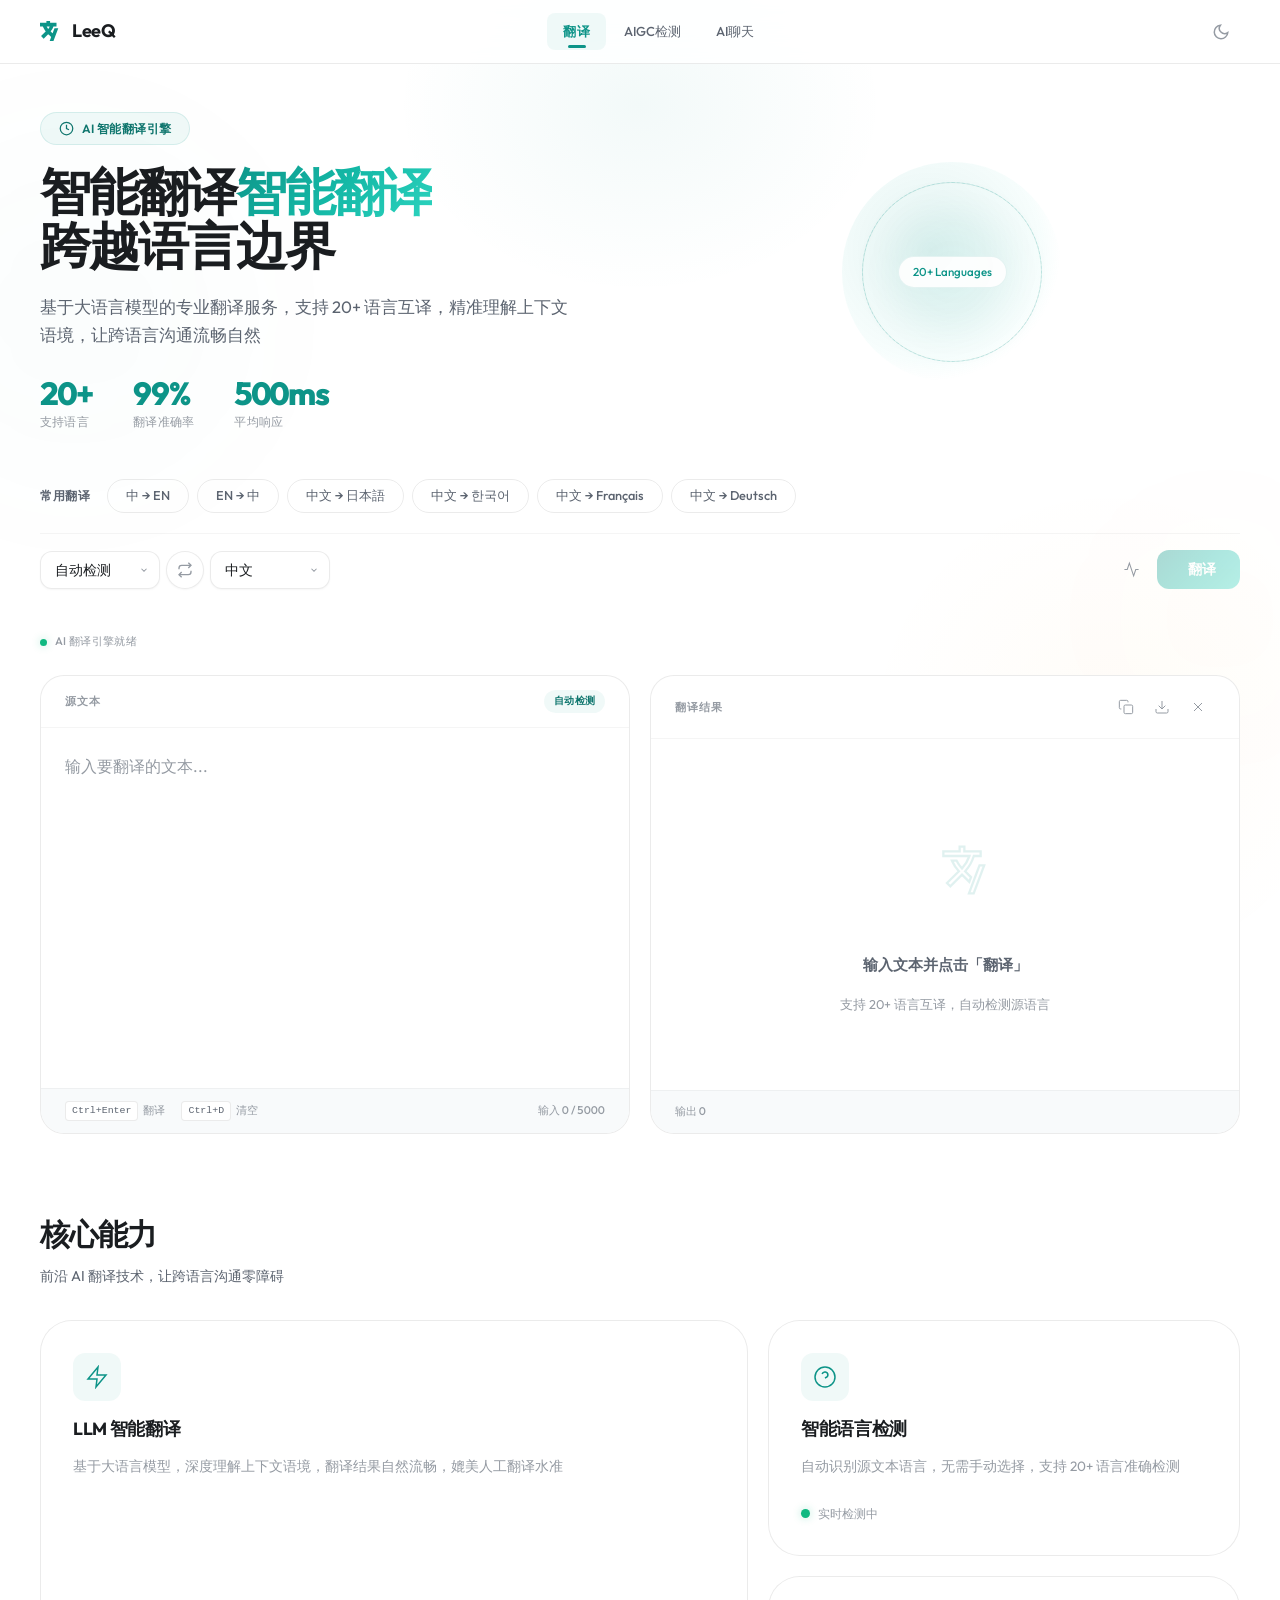
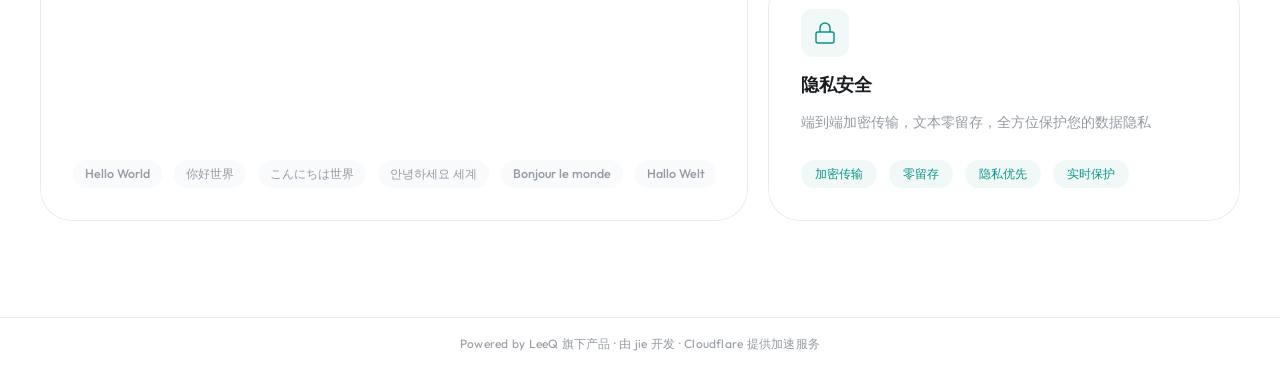
==== index.html @ b4a8e4bd "update: detect and translate related files" ====
<!DOCTYPE html>
<html lang="zh-CN">
<head>
  <meta charset="UTF-8">
  <meta name="viewport" content="width=device-width, initial-scale=1.0">
  <title>翻译 - LeeQ AI 智能多语言翻译平台</title>
  <meta name="description" content="LeeQ 翻译 - 基于大语言模型的专业翻译服务，支持 20+ 语言互译，快速精准，适合大众用户。">
  <meta name="keywords" content="翻译, AI, SaaS, 多语言, 大语言模型, LeeQ">
  <meta property="og:title" content="翻译 - LeeQ AI 智能多语言翻译平台">
  <meta property="og:description" content="基于大语言模型的专业翻译服务，支持 20+ 语言互译，精准理解上下文语境">
  <meta property="og:type" content="website">
  <meta property="og:site_name" content="LeeQ 翻译">
  <meta property="og:url" content="https://lq-26k.pages.dev/">
  <meta property="og:image" content="https://lq-26k.pages.dev/og-image.png">
  <meta name="twitter:card" content="summary_large_image">
  <meta name="twitter:title" content="翻译 - LeeQ AI 智能多语言翻译平台">
  <meta name="twitter:description" content="基于大语言模型的专业翻译服务，支持 20+ 语言互译">
  <meta name="twitter:image" content="https://lq-26k.pages.dev/og-image.png">
  <meta name="robots" content="index, follow">
  <meta name="author" content="LeeQ">
  <link rel="canonical" href="https://lq-26k.pages.dev/">
  <script type="application/ld+json">
    {
      "@context": "https://schema.org",
      "@type": "WebApplication",
      "name": "LeeQ 翻译",
      "url": "https://lq-26k.pages.dev/",
      "description": "基于大语言模型的专业翻译服务，支持 20+ 语言互译",
      "applicationCategory": "UtilityApplication",
      "offers": { "@type": "Offer", "price": "0", "priceCurrency": "CNY" },
      "author": { "@type": "Person", "name": "LeeQ" }
    }
  </script>
  <link rel="icon" href="data:image/svg+xml,<svg xmlns='http://www.w3.org/2000/svg' viewBox='0 0 24 24' fill='%2300A86B'><path d='M12.87 15.07l-2.54-2.51.03-.03A17.52 17.52 0 0 0 14.07 6H17V4h-7V2H8v2H1v2h11.17C11.5 7.92 10.44 9.75 9 11.35 8.07 10.32 7.3 9.19 6.69 8h-2c.73 1.63 1.73 3.17 2.98 4.56l-5.09 5.02L4 19l5-5 3.11 3.11.76-2.04zM18.5 10h-2L12 22h2l4.5-12z'/></svg>">
  <link rel="preconnect" href="https://fonts.googleapis.com">
  <link rel="preconnect" href="https://fonts.gstatic.com" crossorigin>
  <link href="https://fonts.googleapis.com/css2?family=Outfit:wght@400;500;600;700;800;900&display=swap" rel="stylesheet">
  <link rel="stylesheet" href="/css/style.css">
  <link rel="stylesheet" href="/css/translate.css">
  <style>
    .is-hidden { display: none !important; }
    .hidden { display: none; }
  </style>
</head>
<body>
  <div class="app-bg">
    <div class="floating-blob blob-1"></div>
    <div class="floating-blob blob-2"></div>
  </div>

  <noscript>
    <div style="padding:20px;text-align:center;font-size:16px;color:var(--color-text-secondary);">
      <p>LeeQ 翻译 - 基于大语言模型的多语言翻译工具，支持 20+ 语言互译。</p>
      <p>您的浏览器未启用 JavaScript，请启用后获得完整功能。</p>
    </div>
  </noscript>

  <a href="#translator" class="skip-link">跳到主内容</a>

  <!-- 公告栏 -->
  <div id="announcementBar" class="announcement-bar hidden">
    <span id="announcementText"></span>
  </div>

  <!-- 导航栏 -->
  <nav class="navbar" aria-label="主导航">
    <div class="navbar-inner">
      <a href="/" class="navbar-brand">
        <svg viewBox="0 0 24 24" fill="none" stroke="currentColor" stroke-width="2"><path d="M12.87 15.07l-2.54-2.51.03-.03A17.52 17.52 0 0 0 14.07 6H17V4h-7V2H8v2H1v2h11.17C11.5 7.92 10.44 9.75 9 11.35 8.07 10.32 7.3 9.19 6.69 8h-2c.73 1.63 1.73 3.17 2.98 4.56l-5.09 5.02L4 19l5-5 3.11 3.11.76-2.04zM18.5 10h-2L12 22h2l4.5-12z"/></svg>
        <span id="siteName">LeeQ</span>
      </a>
      <div class="nav-links" id="navLinks">
        <a href="/" class="nav-link active" aria-current="page">翻译</a>
        <a href="/detect" class="nav-link">AIGC检测</a>
        <a href="/chat" class="nav-link">AI聊天</a>
      </div>
      <div class="navbar-actions">
        <button class="mobile-menu-toggle" id="mobileMenuToggle" aria-label="打开菜单" aria-expanded="false">
          <svg viewBox="0 0 24 24" fill="none" stroke="currentColor" stroke-width="2" aria-hidden="true"><line x1="3" y1="6" x2="21" y2="6"/><line x1="3" y1="12" x2="21" y2="12"/><line x1="3" y1="18" x2="21" y2="18"/></svg>
        </button>
        <button class="icon-btn" id="themeBtn" title="切换主题" aria-label="切换主题">
          <svg viewBox="0 0 24 24" fill="none" stroke="currentColor" stroke-width="2"><circle cx="12" cy="12" r="5"/><line x1="12" y1="1" x2="12" y2="3"/><line x1="12" y1="21" x2="12" y2="23"/><line x1="4.22" y1="4.22" x2="5.64" y2="5.64"/><line x1="18.36" y1="18.36" x2="19.78" y2="19.78"/><line x1="1" y1="12" x2="3" y2="12"/><line x1="21" y1="12" x2="23" y2="12"/><line x1="4.22" y1="19.78" x2="5.64" y2="18.36"/><line x1="18.36" y1="5.64" x2="19.78" y2="4.22"/></svg>
        </button>
      </div>
    </div>
  </nav>

  <main class="translate-main" id="translator">
    <!-- ===== Hero Section: Split Screen (Anti-Center Bias) ===== -->
    <section class="translate-hero stagger-item" data-delay="0">
      <div class="translate-hero-content">
        <div class="translate-hero-badge">
          <svg viewBox="0 0 24 24" fill="none" stroke="currentColor" stroke-width="2" aria-hidden="true"><circle cx="12" cy="12" r="10"/><path d="M12 6v6l4 2"/></svg>
          <span>AI 智能翻译引擎</span>
        </div>
        <h1 class="translate-hero-title">
          <span class="highlight">智能翻译</span><br>跨越语言边界
        </h1>
        <p class="translate-hero-desc">基于大语言模型的专业翻译服务，支持 20+ 语言互译，精准理解上下文语境，让跨语言沟通流畅自然</p>
        <div class="translate-hero-stats">
          <div class="translate-hero-stat">
            <span class="translate-hero-stat-num" data-target="20" data-suffix="+">0</span>
            <span class="translate-hero-stat-label">支持语言</span>
          </div>
          <div class="translate-hero-stat">
            <span class="translate-hero-stat-num" data-target="99" data-suffix="%">0</span>
            <span class="translate-hero-stat-label">翻译准确率</span>
          </div>
          <div class="translate-hero-stat">
            <span class="translate-hero-stat-num" data-target="500" data-suffix="ms">0</span>
            <span class="translate-hero-stat-label">平均响应</span>
          </div>
        </div>
      </div>
      <div class="translate-hero-visual" aria-hidden="true">
        <div class="translate-hero-orb"></div>
        <div class="translate-hero-ring"></div>
        <span class="translate-hero-float-text">20+ Languages</span>
      </div>
    </section>

    <!-- ===== Language Quick Chips ===== -->
    <div class="tw-lang-chips">
      <span class="tw-chips-label">常用翻译</span>
      <div class="tw-chips-group">
        <button class="tw-chip" data-from="auto" data-to="en"><span>中 → EN</span></button>
        <button class="tw-chip" data-from="en" data-to="zh"><span>EN → 中</span></button>
        <button class="tw-chip" data-from="zh" data-to="ja"><span>中文 → 日本語</span></button>
        <button class="tw-chip" data-from="zh" data-to="ko"><span>中文 → 한국어</span></button>
        <button class="tw-chip" data-from="zh" data-to="fr"><span>中文 → Français</span></button>
        <button class="tw-chip" data-from="zh" data-to="de"><span>中文 → Deutsch</span></button>
      </div>
    </div>

    <!-- ===== Translate Workspace ===== -->
    <div class="tw-workspace stagger-item">
      <!-- Top bar: language + toolbar, integrated -->
      <div class="tw-top-bar">
        <div class="tw-lang-group">
          <select id="sourceLang" class="tw-lang-select" aria-label="源语言">
            <option value="auto" selected>自动检测</option>
            <option value="zh">中文</option>
            <option value="en">English</option>
            <option value="ja">日本語</option>
            <option value="ko">한국어</option>
          </select>
          <button class="tw-swap-btn" id="swapLangBtn" aria-label="交换语言" type="button">
            <svg viewBox="0 0 24 24" fill="none" stroke="currentColor" stroke-width="2" aria-hidden="true"><polyline points="17 1 21 5 17 9"/><path d="M3 11V9a4 4 0 0 1 4-4h14"/><polyline points="7 23 3 19 7 15"/><path d="M21 13v2a4 4 0 0 1-4 4H3"/></svg>
          </button>
          <select id="targetLang" class="tw-lang-select" aria-label="目标语言">
            <option value="en" selected>English</option>
            <option value="zh">中文</option>
            <option value="ja">日本語</option>
            <option value="ko">한국어</option>
          </select>
        </div>
        <div class="tw-action-group">
          <button class="tw-tool-btn" id="realtimeBtn" aria-label="实时翻译" type="button">
            <svg viewBox="0 0 24 24" fill="none" stroke="currentColor" stroke-width="1.5" aria-hidden="true"><polyline points="22 12 18 12 15 21 9 3 6 12 2 12"/></svg>
          </button>
          <button id="translateBtn" class="tw-primary-btn" disabled aria-disabled="true">
            <svg viewBox="0 0 24 24" fill="none" stroke="currentColor" stroke-width="1.5" aria-hidden="true"><path d="M12.87 15.07l-2.54-2.51.03-.03A17.52 17.52 0 0 0 14.07 6H17V4h-7V2H8v2H1v2h11.17C11.5 7.92 10.44 9.75 9 11.35 8.07 10.32 7.3 9.19 6.69 8h-2c.73 1.63 1.73 3.17 2.98 4.56l-5.09 5.02L4 19l5-5 3.11 3.11.76-2.04zM18.5 10h-2L12 22h2l4.5-12z"/></svg>
            <span>翻译</span>
          </button>
        </div>
      </div>

      <!-- Live status indicator -->
      <div class="tw-workspace-status">
        <span class="breathing-dot"></span>
        <span class="tw-workspace-status-text">AI 翻译引擎就绪</span>
      </div>

      <!-- Panels: asymmetric 2fr / 1fr -->
      <div class="tw-panels">
        <section class="tw-panel tw-panel-source">
          <div class="tw-panel-head">
            <span class="tw-panel-label">源文本</span>
            <span class="tw-panel-badge" id="sourceBadge">自动检测</span>
          </div>
          <div class="tw-panel-body">
            <textarea id="sourceText" class="tw-textarea" placeholder="输入要翻译的文本..." maxlength="10000" aria-label="源文本输入"></textarea>
          </div>
          <div class="tw-panel-foot">
            <div class="tw-shortcuts">
              <span><kbd>Ctrl+Enter</kbd> 翻译</span>
              <span><kbd>Ctrl+D</kbd> 清空</span>
            </div>
            <span id="sourceCount" class="tw-count">输入 0 / 5000</span>
          </div>
        </section>

        <section class="tw-panel tw-panel-result">
          <div class="tw-panel-head">
            <span class="tw-panel-label">翻译结果</span>
            <div class="tw-result-acts">
              <button class="tw-icon-btn" id="copyBtn" title="复制" aria-label="复制" type="button">
                <svg viewBox="0 0 24 24" fill="none" stroke="currentColor" stroke-width="1.5" aria-hidden="true"><rect x="9" y="9" width="13" height="13" rx="2"/><path d="M5 15H4a2 2 0 0 1-2-2V4a2 2 0 0 1 2-2h9a2 2 0 0 1 2 2v1"/></svg>
              </button>
              <button class="tw-icon-btn" id="exportBtn" title="导出" aria-label="导出" type="button">
                <svg viewBox="0 0 24 24" fill="none" stroke="currentColor" stroke-width="1.5" aria-hidden="true"><path d="M21 15v4a2 2 0 0 1-2 2H5a2 2 0 0 1-2-2v-4"/><polyline points="7 10 12 15 17 10"/><line x1="12" y1="15" x2="12" y2="3"/></svg>
              </button>
              <button class="tw-icon-btn" id="clearBtn" title="清空" aria-label="清空" type="button">
                <svg viewBox="0 0 24 24" fill="none" stroke="currentColor" stroke-width="1.5" aria-hidden="true"><line x1="18" y1="6" x2="6" y2="18"/><line x1="6" y1="6" x2="18" y2="18"/></svg>
              </button>
            </div>
          </div>
          <div class="tw-panel-body">
            <div id="resultText" class="tw-result empty">
              <div class="tw-empty-icon">
                <svg viewBox="0 0 24 24" fill="none" stroke="currentColor" stroke-width="1" aria-hidden="true"><path d="M12.87 15.07l-2.54-2.51.03-.03A17.52 17.52 0 0 0 14.07 6H17V4h-7V2H8v2H1v2h11.17C11.5 7.92 10.44 9.75 9 11.35 8.07 10.32 7.3 9.19 6.69 8h-2c.73 1.63 1.73 3.17 2.98 4.56l-5.09 5.02L4 19l5-5 3.11 3.11.76-2.04zM18.5 10h-2L12 22h2l4.5-12z"/></svg>
              </div>
              <p class="tw-empty-text">输入文本并点击「翻译」</p>
              <p class="tw-empty-hint">支持 20+ 语言互译，自动检测源语言</p>
            </div>
            <!-- Skeleton loader (shown during translation) -->
            <div id="resultSkeleton" class="tw-skeleton is-hidden">
              <div class="tw-skel-line" style="width:92%"></div>
              <div class="tw-skel-line" style="width:78%"></div>
              <div class="tw-skel-line" style="width:85%"></div>
              <div class="tw-skel-line" style="width:45%"></div>
            </div>
          </div>
          <div class="tw-panel-foot">
            <span id="resultCount" class="tw-count">输出 0</span>
          </div>
        </section>
      </div>

    <!-- ===== Bento Grid: Asymmetric 2-Column (1.5fr / 1fr) ===== -->
    <section class="tw-bento stagger-item">
      <div class="tw-bento-head">
        <h2 class="tw-bento-title">核心能力</h2>
        <p class="tw-bento-desc">前沿 AI 翻译技术，让跨语言沟通零障碍</p>
      </div>
      <div class="tw-bento-grid">
        <!-- Card 1: Large left (spans 2 rows) — Intelligent Marquee -->
        <div class="tw-bento-card" data-archetype="list">
          <div class="tw-bento-icon"><svg viewBox="0 0 24 24" fill="none" stroke="currentColor" stroke-width="1.5"><path d="M13 2L3 14h9l-1 8 10-12h-9l1-8z"/></svg></div>
          <h3 class="tw-bento-card-title">LLM 智能翻译</h3>
          <p class="tw-bento-card-desc">基于大语言模型，深度理解上下文语境，翻译结果自然流畅，媲美人工翻译水准</p>
          <div class="tw-bento-marquee">
            <span>Hello World</span>
            <span>你好世界</span>
            <span>こんにちは世界</span>
            <span>안녕하세요 세계</span>
            <span>Bonjour le monde</span>
            <span>Hallo Welt</span>
          </div>
        </div>

        <!-- Card 2: Top-right — Live Status -->
        <div class="tw-bento-card" data-archetype="live">
          <div class="tw-bento-icon"><svg viewBox="0 0 24 24" fill="none" stroke="currentColor" stroke-width="1.5"><circle cx="12" cy="12" r="10"/><path d="M9.09 9a3 3 0 0 1 5.83 1c0 2-3 3-3 3"/><line x1="12" y1="17" x2="12.01" y2="17"/></svg></div>
          <h3 class="tw-bento-card-title">智能语言检测</h3>
          <p class="tw-bento-card-desc">自动识别源文本语言，无需手动选择，支持 20+ 语言准确检测</p>
          <div class="tw-bento-status">
            <span class="tw-status-dot"></span>
            <span class="tw-status-text">实时检测中</span>
          </div>
        </div>

        <!-- Card 3: Bottom-right — Infinite Carousel -->
        <div class="tw-bento-card" data-archetype="stream">
          <div class="tw-bento-icon"><svg viewBox="0 0 24 24" fill="none" stroke="currentColor" stroke-width="1.5"><rect x="3" y="11" width="18" height="11" rx="2"/><path d="M7 11V7a5 5 0 0 1 10 0v4"/></svg></div>
          <h3 class="tw-bento-card-title">隐私安全</h3>
          <p class="tw-bento-card-desc">端到端加密传输，文本零留存，全方位保护您的数据隐私</p>
          <div class="tw-bento-stream">
            <div class="tw-stream-track">
              <span class="tw-stream-item">加密传输</span>
              <span class="tw-stream-item">零留存</span>
              <span class="tw-stream-item">隐私优先</span>
              <span class="tw-stream-item">实时保护</span>
            </div>
          </div>
        </div>
      </div>
    </section>

    <div class="is-hidden" id="historyContainer">
      <ul class="tw-history" id="historyList">
        <li class="tw-history-empty">暂无翻译记录</li>
      </ul>
    </div>
  </main>

  <div id="toast" class="toast"></div>

  <footer class="footer" id="footerText">
    Powered by LeeQ 旗下产品 · 由 jie 开发 · Cloudflare 提供加速服务
  </footer>

  <script src="/js/utils.js"></script>
  <script src="/js/app.js"></script>
  <script>
    // Mobile menu toggle
    (function(){
      var toggle=document.getElementById('mobileMenuToggle');
      var nav=document.getElementById('navLinks');
      if(toggle&&nav){
        toggle.addEventListener('click',function(){
          var isOpen=nav.classList.toggle('is-open');
          toggle.setAttribute('aria-expanded',isOpen?'true':'false');
          toggle.setAttribute('aria-label',isOpen?'关闭菜单':'打开菜单');
        });
        document.addEventListener('click',function(e){
          if(!toggle.contains(e.target)&&!nav.contains(e.target)&&nav.classList.contains('is-open')){
            nav.classList.remove('is-open');
            toggle.setAttribute('aria-expanded','false');
            toggle.setAttribute('aria-label','打开菜单');
          }
        });
      }
    })();

    // Language quick chips
    (function(){
      var chips=document.querySelectorAll('.tw-chip');
      if(!chips.length) return;
      chips.forEach(function(chip){
        chip.addEventListener('click',function(){
          var from=this.getAttribute('data-from');
          var to=this.getAttribute('data-to');
          if(from){ var src=document.getElementById('sourceLang'); if(src){ src.value=from; src.dispatchEvent(new Event('change')); } }
          if(to){ var tgt=document.getElementById('targetLang'); if(tgt){ tgt.value=to; tgt.dispatchEvent(new Event('change')); } }
          chips.forEach(c=>c.classList.remove('active'));
          this.classList.add('active');
          var textarea=document.getElementById('sourceText'); if(textarea) textarea.focus();
        });
      });
    })();

    // Swap language button
    (function(){
      var swapBtn=document.getElementById('swapLangBtn');
      if(!swapBtn) return;
      swapBtn.addEventListener('click',function(){
        var src=document.getElementById('sourceLang');
        var tgt=document.getElementById('targetLang');
        if(!src||!tgt) return;
        var tmp=src.value; src.value=tgt.value; tgt.value=tmp;
        src.dispatchEvent(new Event('change'));
        tgt.dispatchEvent(new Event('change'));
      });
    })();

    // Typewriter text for bento card
    (function(){
      var typeEl=document.querySelector('.tw-type-text');
      if(!typeEl) return;
      var phrases=['代码.json','<p>段落</p>','列表项 ···','函数(){}'];
      var idx=0;
      setInterval(function(){
        idx=(idx+1)%phrases.length;
        typeEl.textContent=phrases[idx];
      },3000);
    })();

    // Scroll reveal & count-up
    (function(){
      var observer=new IntersectionObserver(function(entries){
        entries.forEach(function(entry){
          if(entry.isIntersecting){
            entry.target.classList.add('is-visible');
            observer.unobserve(entry.target);
          }
        });
      },{threshold:0.12,rootMargin:'0px 0px -30px 0px'});
      document.querySelectorAll('.stagger-item').forEach(function(el,i){
        el.style.setProperty('--stagger-delay', (i*100)+'ms');
        observer.observe(el);
      });
      var countObserver=new IntersectionObserver(function(entries){
        entries.forEach(function(entry){
          if(entry.isIntersecting){
            var el=entry.target;
            var target=parseInt(el.getAttribute('data-target'),10)||0;
            var suffix=el.getAttribute('data-suffix')||'';
            var duration=1800;
            var startTime=null;
            function easeOutCubic(t){return 1-Math.pow(1-t,3);} 
            function animate(timestamp){
              if(!startTime) startTime=timestamp;
              var elapsed=timestamp-startTime;
              var progress=Math.min(elapsed/duration,1);
              var eased=easeOutCubic(progress);
              el.textContent=Math.round(eased*target)+suffix;
              if(progress<1) requestAnimationFrame(animate);
            }
            requestAnimationFrame(animate);
            countObserver.unobserve(el);
          }
        });
      },{threshold:0.3});
      document.querySelectorAll('.translate-hero-stat-num[data-target]').forEach(function(el){countObserver.observe(el);});
    })();

    // Kinetic title text
    (function(){
      var title=document.querySelector('.translate-hero-title');
      if(!title) return;
      var wrapper=document.createElement('span');
      wrapper.className='kinetic-text';
      function walk(node){
        var children=node.childNodes;
        for(var i=0;i<children.length;i++){
          var child=children[i];
          if(child.nodeType===3){
            var text=child.textContent;
            for(var j=0;j<text.length;j++){
              var span=document.createElement('span');
              span.className='char';
              span.textContent=text[j];
              span.style.setProperty('animation-delay',(j*40)+'ms');
              wrapper.appendChild(span);
            }
          } else if(child.nodeType===1){
            var clone=child.cloneNode(false);
            walk(child);
            clone.innerHTML='';
            while(child.firstChild){clone.appendChild(child.firstChild);}
            wrapper.appendChild(clone);
          }
        }
      }
      walk(title);
      title.innerHTML='';
      title.appendChild(wrapper);
    })();

    // Navbar scroll shadow
    (function(){
      var navbar=document.querySelector('.navbar');
      function onScroll(){
        if(window.scrollY>10) navbar.classList.add('scrolled');
        else navbar.classList.remove('scrolled');
      }
      window.addEventListener('scroll',onScroll,{passive:true});
      onScroll();
    })();
  </script>
</body>
</html>
---- css/style.css ----
/* ================================================================
   Design Tokens — v6 Clean White Aesthetic
   配色：白色基底 + 墨绿强调 + 柔和灰阶
   理念：大气、干净、专业 — 白色为主基调
   ================================================================ */
:root {
  /* ---- Primary: Teal (brand accent) ---- */
  --color-primary: #0D9488;
  --color-primary-light: #14B8A6;
  --color-primary-dark: #0F766E;
  --color-primary-bg: rgba(13, 148, 136, 0.06);
  --color-primary-glow: rgba(13, 148, 136, 0.15);

  /* ---- Secondary ---- */
  --color-secondary: #2DD4BF;
  --color-secondary-light: #5EEAD4;
  --color-secondary-bg: rgba(45, 212, 191, 0.05);

  /* ---- Accent: Warm amber ---- */
  --color-accent: #F59E0B;
  --color-accent-hover: #D97706;
  --color-accent-bg: rgba(245, 158, 11, 0.06);

  /* ---- Neutrals — White Base (DEFAULT) ---- */
  --color-bg: #FFFFFF;
  --color-bg-alt: #F8FAFB;
  --color-surface: #FFFFFF;
  --color-surface-hover: #F4F6F8;
  --color-surface-raised: #FFFFFF;
  --color-surface-dim: #F1F3F5;

  /* ---- Text ---- */
  --color-text: #1A1D20;
  --color-text-secondary: #5C6470;
  --color-text-muted: #959BA3;
  --color-text-inverse: #FFFFFF;

  /* ---- Border — subtle on white ---- */
  --color-border: rgba(0, 0, 0, 0.08);
  --color-border-light: rgba(0, 0, 0, 0.04);
  --color-border-focus: rgba(13, 148, 136, 0.4);

  /* ---- Semantic ---- */
  --color-success: #10B981;
  --color-success-bg: rgba(16, 185, 129, 0.07);
  --color-warning: #F59E0B;
  --color-warning-bg: rgba(245, 158, 11, 0.07);
  --color-error: #EF4444;
  --color-error-bg: rgba(239, 68, 68, 0.05);
  --color-info: #64748B;
  --color-info-bg: rgba(100, 116, 139, 0.05);

  /* ---- Gradients (no blue-purple!) ---- */
  --gradient-primary: linear-gradient(135deg, #0D9488 0%, #14B8A6 50%, #2DD4BF 100%);
  --gradient-accent: linear-gradient(135deg, var(--color-accent) 0%, #FBBF24 100%);
  --gradient-surface: linear-gradient(180deg, var(--color-surface) 0%, var(--color-bg-alt) 100%);

  /* ---- Radius ---- */
  --radius-xs: 4px;
  --radius-sm: 8px;
  --radius-md: 12px;
  --radius-lg: 16px;
  --radius-xl: 24px;
  --radius-2xl: 32px;

  /* ---- Shadows — soft for white background ---- */
  --shadow-xs: 0 1px 2px rgba(0, 0, 0, 0.04);
  --shadow-sm: 0 1px 3px rgba(0, 0, 0, 0.06);
  --shadow-md: 0 4px 16px rgba(0, 0, 0, 0.08);
  --shadow-lg: 0 8px 28px rgba(0, 0, 0, 0.10);
  --shadow-xl: 0 16px 48px rgba(0, 0, 0, 0.12);
  --shadow-card-hover: 0 12px 36px rgba(0, 0, 0, 0.10);
  --shadow-teal: 0 4px 20px rgba(13, 148, 136, 0.12);
  --shadow-inset: inset 0 1px 2px rgba(0, 0, 0, 0.04);

  /* ---- Typography — Outfit (premium Geist alternative), Satoshi fallback ---- */
  --font-sans: 'Outfit', 'Satoshi', -apple-system, BlinkMacSystemFont, 'Segoe UI', 'PingFang SC', 'Microsoft YaHei', sans-serif;
  --font-mono: 'JetBrains Mono', 'SF Mono', 'Fira Code', 'Consolas', monospace;

  /* ---- Transitions ---- */
  --transition-fast: 0.18s cubic-bezier(0.4, 0, 0.2, 1);
  --transition-base: 0.3s cubic-bezier(0.25, 0.1, 0.25, 1);
  --transition-slow: 0.45s cubic-bezier(0.25, 0.1, 0.25, 1);
  --transition-spring: 0.5s cubic-bezier(0.34, 1.56, 0.64, 1);

  /* ---- Layout ---- */
  --nav-height: 64px;
  --max-width: 1280px;
}

/* ================================================================
   Dark Theme — Opt-in deep mode
   ================================================================ */
[data-theme="dark"] {
  --color-primary: #0D9488;
  --color-primary-light: #14B8A6;
  --color-primary-dark: #0F766E;
  --color-primary-bg: rgba(13, 148, 136, 0.08);
  --color-primary-glow: rgba(13, 148, 136, 0.15);

  --color-secondary: #2DD4BF;
  --color-secondary-light: #5EEAD4;
  --color-secondary-bg: rgba(45, 212, 191, 0.06);

  --color-accent: #F59E0B;
  --color-accent-hover: #D97706;
  --color-accent-bg: rgba(245, 158, 11, 0.08);

  --color-bg: #0E0F14;
  --color-bg-alt: #15161D;
  --color-surface: #1A1B24;
  --color-surface-hover: #222330;
  --color-surface-raised: #1E1F28;
  --color-surface-dim: #12131A;

  --color-text: #E8E8F0;
  --color-text-secondary: #9898A8;
  --color-text-muted: #5C5C6E;
  --color-text-inverse: #FFFFFF;

  --color-border: rgba(255, 255, 255, 0.06);
  --color-border-light: rgba(255, 255, 255, 0.03);
  --color-border-focus: rgba(13, 148, 136, 0.5);

  --color-success: #10B981;
  --color-success-bg: rgba(16, 185, 129, 0.08);
  --color-warning: #F59E0B;
  --color-warning-bg: rgba(245, 158, 11, 0.08);
  --color-error: #EF4444;
  --color-error-bg: rgba(239, 68, 68, 0.06);
  --color-info: #64748B;
  --color-info-bg: rgba(100, 116, 139, 0.06);

  --shadow-xs: 0 1px 2px rgba(0, 0, 0, 0.3);
  --shadow-sm: 0 1px 3px rgba(0, 0, 0, 0.4);
  --shadow-md: 0 4px 12px rgba(0, 0, 0, 0.5);
  --shadow-lg: 0 8px 24px rgba(0, 0, 0, 0.6);
  --shadow-xl: 0 16px 40px rgba(0, 0, 0, 0.7);
  --shadow-card-hover: 0 12px 32px rgba(0, 0, 0, 0.6);
  --shadow-teal: 0 4px 20px rgba(13, 148, 136, 0.12);
  --shadow-inset: inset 0 1px 2px rgba(0, 0, 0, 0.4);
}

/* ================================================================
   Reset & Base
   ================================================================ */
*, *::before, *::after { margin: 0; padding: 0; box-sizing: border-box; }

*:focus-visible {
  outline: 2px solid var(--color-primary);
  outline-offset: 2px;
  border-radius: 4px;
}

html {
  scroll-behavior: smooth;
  -webkit-text-size-adjust: 100%;
}

body {
  font-family: var(--font-sans);
  background: var(--color-bg);
  color: var(--color-text);
  min-height: 100vh;
  display: flex;
  flex-direction: column;
  -webkit-font-smoothing: antialiased;
  -moz-osx-font-smoothing: grayscale;
  overflow-x: hidden;
  line-height: 1.6;
}

/* ---- Background — Clean white with subtle ambient glow ---- */
.app-bg {
  position: fixed;
  inset: 0;
  z-index: -2;
  background: var(--color-bg);
}

.app-bg::before {
  content: '';
  position: absolute;
  top: -120px;
  left: 50%;
  transform: translateX(-50%);
  width: 700px;
  height: 450px;
  background: radial-gradient(ellipse 50% 60% at center, rgba(13, 148, 136, 0.05) 0%, transparent 70%);
  pointer-events: none;
}

.app-bg::after {
  content: '';
  position: absolute;
  bottom: -80px;
  right: -80px;
  width: 500px;
  height: 500px;
  background: radial-gradient(circle at center, rgba(245, 158, 11, 0.03) 0%, transparent 70%);
  pointer-events: none;
}

/* ---- Floating decorative blobs ---- */
.app-bg .floating-blob {
  position: absolute;
  border-radius: 50%;
  filter: blur(90px);
  opacity: 0.35;
  pointer-events: none;
}

.floating-blob.blob-1 {
  width: 350px;
  height: 350px;
  background: rgba(13, 148, 136, 0.06);
  top: 15%;
  left: -100px;
  animation: blobFloat 22s ease-in-out infinite;
}

.floating-blob.blob-2 {
  width: 240px;
  height: 240px;
  background: rgba(245, 158, 11, 0.04);
  bottom: 18%;
  right: -60px;
  animation: blobFloat 26s ease-in-out infinite reverse;
}

@keyframes blobFloat {
  0%, 100% { transform: translate(0, 0) scale(1); }
  33% { transform: translate(30px, -30px) scale(1.05); }
  66% { transform: translate(-20px, 20px) scale(0.96); }
}

/* ================================================================
   Skip Link
   ================================================================ */
.sr-only {
  position: absolute; width: 1px; height: 1px; padding: 0; margin: -1px;
  overflow: hidden; clip: rect(0,0,0,0); white-space: nowrap; border: 0;
}

.skip-link {
  position: absolute;
  top: -100%;
  left: 50%;
  transform: translateX(-50%);
  padding: 10px 20px;
  background: var(--color-primary);
  color: #fff;
  border-radius: var(--radius-sm);
  z-index: 10000;
  font-weight: 600;
  font-size: 14px;
  text-decoration: none;
  transition: top 0.2s;
}
.skip-link:focus { top: 10px; }

/* ================================================================
   Navbar — Clean glass style on white base
   ================================================================ */
.navbar {
  position: sticky;
  top: 0;
  z-index: 100;
  width: 100%;
  height: var(--nav-height);
  background: rgba(255, 255, 255, 0.82);
  backdrop-filter: blur(20px) saturate(180%);
  -webkit-backdrop-filter: blur(20px) saturate(180%);
  border-bottom: 1px solid var(--color-border);
  transition: all var(--transition-base);
}

[data-theme="dark"] .navbar {
  background: rgba(14, 15, 20, 0.82);
}

.navbar.scrolled {
  box-shadow: var(--shadow-sm);
}

.navbar-inner {
  display: flex;
  align-items: center;
  justify-content: space-between;
  height: 100%;
  max-width: none;
  width: 100%;
  padding: 0 40px;
}

/* ---- Brand ---- */
.navbar-brand {
  display: flex;
  align-items: center;
  gap: 10px;
  font-size: 18px;
  font-weight: 700;
  color: var(--color-text);
  text-decoration: none;
  letter-spacing: -0.02em;
  flex-shrink: 0;
  transition: color var(--transition-fast);
}
.navbar-brand:hover { color: var(--color-primary); }

.navbar-brand svg {
  width: 22px;
  height: 22px;
  color: var(--color-primary);
  transition: transform var(--transition-base);
}
.navbar-brand:hover svg { transform: rotate(-6deg) scale(1.06); }

/* ---- Nav Links — Mac OS Dock style ---- */
.nav-links {
  display: flex;
  align-items: center;
  gap: 2px;
}

.nav-link {
  position: relative;
  color: var(--color-text-secondary);
  font-size: 13px;
  font-weight: 500;
  text-decoration: none;
  padding: 8px 16px;
  border-radius: var(--radius-sm);
  transition: all 0.3s cubic-bezier(0.16, 1, 0.3, 1);
  letter-spacing: 0.01em;
}

.nav-link:hover {
  color: var(--color-text);
  background: var(--color-bg-alt);
  transform: translateY(-1px);
}

.nav-link:active {
  transform: scale(0.95);
}

.nav-link.active {
  color: var(--color-primary);
  font-weight: 600;
  background: var(--color-primary-bg);
}

.nav-link.active::after {
  content: '';
  position: absolute;
  bottom: 2px;
  left: 50%;
  transform: translateX(-50%);
  width: 18px;
  height: 2.5px;
  background: var(--color-primary);
  border-radius: 2px;
  transition: width 0.3s cubic-bezier(0.16, 1, 0.3, 1);
}

.nav-link.active:hover::after {
  width: 28px;
}

/* ---- Nav Actions ---- */
.navbar-actions {
  display: flex;
  align-items: center;
  gap: 4px;
}

.icon-btn {
  display: flex;
  align-items: center;
  justify-content: center;
  width: 38px;
  height: 38px;
  border: 1px solid transparent;
  border-radius: var(--radius-sm);
  background: transparent;
  color: var(--color-text-muted);
  cursor: pointer;
  transition: all var(--transition-fast);
}
.icon-btn:hover { background: var(--color-bg-alt); color: var(--color-primary); border-color: var(--color-border); }
.icon-btn:active { transform: scale(0.92); }
.icon-btn svg { width: 18px; height: 18px; }

/* ---- Mobile menu toggle ---- */
.mobile-menu-toggle {
  display: none;
  align-items: center;
  justify-content: center;
  width: 38px;
  height: 38px;
  border: none;
  border-radius: var(--radius-sm);
  background: transparent;
  color: var(--color-text);
  cursor: pointer;
  transition: all var(--transition-fast);
}
.mobile-menu-toggle svg { width: 22px; height: 22px; }

/* ================================================================
   Page Header — Left-aligned (Anti-Center Bias, overridden per-page)
   ================================================================ */
.page-header {
  display: flex;
  flex-direction: column;
  gap: 6px;
  padding: 28px 0 16px;
  text-align: left;
  flex-shrink: 0;
}

.page-header h1 {
  font-size: 30px;
  font-weight: 800;
  color: var(--color-text);
  letter-spacing: -0.03em;
  line-height: 1.1;
  text-wrap: balance;
}

.page-header h1 .highlight {
  background: var(--gradient-primary);
  -webkit-background-clip: text;
  -webkit-text-fill-color: transparent;
  background-clip: text;
}

.page-header .subtitle {
  font-size: 14px;
  color: var(--color-text-secondary);
  font-weight: 400;
}

/* ================================================================
   Shared Liquid Glass Panel — reusable glass surface
   ================================================================ */
.glass-panel {
  background: var(--color-surface);
  border: 1px solid var(--color-border);
  border-radius: var(--radius-xl);
  position: relative;
  overflow: hidden;
  transition: all var(--transition-base);
}

.glass-panel::before {
  content: '';
  position: absolute;
  inset: 0;
  border-radius: inherit;
  pointer-events: none;
  z-index: 1;
  box-shadow: inset 0 1px 0 rgba(255, 255, 255, 0.5);
  border: 1px solid rgba(255, 255, 255, 0.25);
}

.glass-panel:hover {
  box-shadow: 0 8px 32px rgba(0, 0, 0, 0.05);
  border-color: rgba(13, 148, 136, 0.15);
}

.glass-panel:focus-within {
  border-color: var(--color-primary);
  box-shadow: 0 8px 32px rgba(0, 0, 0, 0.05);
}

/* Shared Glass Card */
.glass-card {
  background: var(--color-surface);
  border: 1px solid var(--color-border);
  border-radius: var(--radius-xl);
  position: relative;
  overflow: hidden;
  transition: all var(--transition-base);
  cursor: default;
}

.glass-card::before {
  content: '';
  position: absolute;
  inset: 0;
  border-radius: inherit;
  pointer-events: none;
  z-index: 1;
  box-shadow: inset 0 1px 0 rgba(255, 255, 255, 0.5);
}

.glass-card:hover {
  border-color: var(--color-primary);
  transform: translateY(-4px);
  box-shadow: 0 24px 48px -12px rgba(0, 0, 0, 0.08);
}

/* ================================================================
   Shared Perpetual Micro-Interactions
   ================================================================ */

/* Breathing dot — live status indicator */
.breathing-dot {
  width: 9px;
  height: 9px;
  border-radius: 50%;
  background: var(--color-success);
  animation: breathe 2.2s ease-in-out infinite;
  box-shadow: 0 0 8px rgba(16, 185, 129, 0.3);
}

@keyframes breathe {
  0%, 100% { opacity: 1; transform: scale(1); }
  50% { opacity: 0.4; transform: scale(0.65); }
}

/* Shimmer sweep — loading skeleton */
.shimmer-sweep {
  position: relative;
  overflow: hidden;
}

.shimmer-sweep::after {
  content: '';
  position: absolute;
  inset: 0;
  background: linear-gradient(90deg, transparent 0%, rgba(13, 148, 136, 0.06) 50%, transparent 100%);
  animation: shimmer 1.6s ease-in-out infinite;
}

@keyframes shimmer {
  0% { transform: translateX(-100%); }
  100% { transform: translateX(100%); }
}

/* Float animation — for empty state icons */
.float-icon {
  animation: floatIcon 4s ease-in-out infinite;
}

@keyframes floatIcon {
  0%, 100% { transform: translateY(0); }
  50% { transform: translateY(-7px); }
}

/* Blinking cursor */
.blink-cursor {
  animation: blink 0.8s step-end infinite;
}

@keyframes blink {
  0%, 100% { opacity: 1; }
  50% { opacity: 0; }
}

/* ---- Kinetic Text ---- */
.kinetic-text { display: inline; }

.kinetic-text .char {
  display: inline-block;
  opacity: 0;
  transform: translateY(10px) rotateX(20deg);
  animation: charReveal 0.45s ease forwards;
}

@keyframes charReveal {
  to { opacity: 1; transform: translateY(0) rotateX(0); }
}

/* ================================================================
   Footer
   ================================================================ */
.footer {
  text-align: center;
  padding: 16px 24px 20px;
  font-size: 12px;
  color: var(--color-text-muted);
  border-top: 1px solid var(--color-border);
  margin-top: auto;
  letter-spacing: 0.02em;
  flex-shrink: 0;
}

/* ================================================================
   Spinner
   ================================================================ */
.spinner {
  width: 18px;
  height: 18px;
  border: 2px solid var(--color-border);
  border-top-color: var(--color-primary);
  border-radius: 50%;
  animation: spin 0.7s cubic-bezier(0.6, 0.3, 0.3, 1) infinite;
}
@keyframes spin { to { transform: rotate(360deg); } }

/* ================================================================
   Skeleton
   ================================================================ */
.skeleton {
  position: relative;
  overflow: hidden;
  border-radius: var(--radius-xs);
  height: 14px;
  margin-bottom: 10px;
  background: var(--color-bg-alt);
}
.skeleton::after {
  content: '';
  position: absolute;
  inset: 0;
  background: linear-gradient(90deg, transparent 0%, var(--color-border-light) 50%, transparent 100%);
  animation: skeleton-shimmer 1.5s ease-in-out infinite;
}
.skeleton:nth-child(2) { width: 75%; }
.skeleton:nth-child(3) { width: 50%; }

@keyframes skeleton-shimmer {
  0% { transform: translateX(-100%); }
  100% { transform: translateX(100%); }
}

/* ================================================================
   Toast — Clean style
   ================================================================ */
.toast {
  position: fixed;
  top: 20px;
  right: 20px;
  padding: 10px 20px;
  border-radius: var(--radius-md);
  font-size: 13px;
  font-weight: 500;
  z-index: 1000;
  transform: translateX(120%) scale(0.9);
  opacity: 0;
  transition: all 0.35s cubic-bezier(0.4, 0.2, 0.2, 1);
  backdrop-filter: blur(12px);
  -webkit-backdrop-filter: blur(12px);
}
.toast.show { transform: translateX(0) scale(1); opacity: 1; }
.toast.success { background: var(--color-success-bg); color: var(--color-success); border: 1px solid rgba(16, 185, 129, 0.15); }
.toast.error { background: var(--color-error-bg); color: var(--color-error); border: 1px solid rgba(239, 68, 68, 0.15); }
.toast.info { background: var(--color-primary-bg); color: var(--color-primary-dark); border: 1px solid rgba(13, 148, 136, 0.15); }

/* ================================================================
   Modal
   ================================================================ */
.modal-overlay {
  position: fixed;
  inset: 0;
  background: rgba(0, 0, 0, 0.4);
  display: flex;
  align-items: center;
  justify-content: center;
  z-index: 200;
  opacity: 0;
  visibility: hidden;
  transition: all var(--transition-slow);
  backdrop-filter: blur(8px);
  -webkit-backdrop-filter: blur(8px);
}
.modal-overlay.active { opacity: 1; visibility: visible; }

.modal {
  background: var(--color-surface);
  border: 1px solid var(--color-border);
  border-radius: var(--radius-lg);
  padding: 28px;
  width: 90%;
  max-width: 480px;
  max-height: 80vh;
  overflow-y: auto;
  transform: scale(0.95) translateY(10px);
  transition: transform var(--transition-slow);
  box-shadow: var(--shadow-xl);
}
.modal-overlay.active .modal { transform: scale(1) translateY(0); }

.modal-header {
  display: flex;
  align-items: center;
  justify-content: space-between;
  margin-bottom: 20px;
}
.modal-title {
  font-size: 17px;
  font-weight: 700;
  color: var(--color-text);
  letter-spacing: -0.02em;
}

/* ================================================================
   Form Elements
   ================================================================ */
.form-section { margin-bottom: 16px; }

.form-label {
  display: block;
  font-size: 11px;
  font-weight: 600;
  color: var(--color-text-secondary);
  margin-bottom: 6px;
  text-transform: uppercase;
  letter-spacing: 0.06em;
}

.form-input, .form-select {
  width: 100%;
  padding: 10px 14px;
  background: var(--color-bg);
  border: 1px solid var(--color-border);
  border-radius: var(--radius-sm);
  font-size: 14px;
  color: var(--color-text);
  font-family: var(--font-sans);
  outline: none;
  transition: all var(--transition-fast);
}
.form-input:focus, .form-select:focus {
  border-color: var(--color-primary);
  box-shadow: 0 0 0 3px var(--color-primary-bg);
}
.form-input::placeholder { color: var(--color-text-muted); }

.form-actions {
  display: flex;
  gap: 10px;
  margin-top: 24px;
}

/* ================================================================
   Buttons — Clean modern style
   ================================================================ */
.btn {
  display: inline-flex;
  align-items: center;
  justify-content: center;
  gap: 8px;
  padding: 10px 22px;
  border: none;
  border-radius: var(--radius-md);
  font-size: 14px;
  font-weight: 600;
  font-family: var(--font-sans);
  cursor: pointer;
  transition: all var(--transition-base);
  letter-spacing: 0.01em;
  white-space: nowrap;
}
.btn:active { transform: scale(0.96); }

.btn-primary {
  background: var(--gradient-primary);
  color: #FFFFFF;
  box-shadow: 0 2px 12px var(--color-primary-glow);
}
.btn-primary:hover {
  transform: translateY(-2px);
  box-shadow: 0 6px 20px var(--color-primary-glow);
}

.btn-secondary {
  background: var(--color-surface);
  color: var(--color-text);
  border: 1px solid var(--color-border);
}
.btn-secondary:hover {
  background: var(--color-surface-hover);
  border-color: var(--color-primary);
  color: var(--color-primary);
}

.btn-danger {
  background: var(--color-error-bg);
  color: var(--color-error);
  border: 1px solid transparent;
}
.btn-danger:hover {
  background: var(--color-error);
  color: var(--color-text-inverse);
}

.btn-sm {
  padding: 6px 14px;
  font-size: 12px;
  border-radius: var(--radius-xs);
}

/* ================================================================
   API Key Item
   ================================================================ */
.api-key-item {
  display: flex;
  align-items: center;
  justify-content: space-between;
  padding: 14px 16px;
  background: var(--color-bg);
  border: 1px solid var(--color-border);
  border-radius: var(--radius-sm);
  margin-bottom: 8px;
  transition: all var(--transition-fast);
}
.api-key-item:hover { border-color: var(--color-primary); box-shadow: var(--shadow-xs); }
.api-key-info { display: flex; flex-direction: column; gap: 3px; }
.api-key-provider { font-size: 13px; font-weight: 600; color: var(--color-text); }
.api-key-masked { font-size: 12px; color: var(--color-text-muted); font-family: var(--font-mono); }

/* ================================================================
   Side Panel
   ================================================================ */
.side-panel {
  position: fixed;
  top: 0;
  right: -380px;
  width: 380px;
  height: 100vh;
  background: var(--color-surface);
  border-left: 1px solid var(--color-border);
  z-index: 200;
  display: flex;
  flex-direction: column;
  transition: right var(--transition-slow);
  box-shadow: var(--shadow-xl);
}
.side-panel.open { right: 0; }

.side-panel-header {
  display: flex;
  align-items: center;
  justify-content: space-between;
  padding: 16px 20px;
  border-bottom: 1px solid var(--color-border);
  flex-shrink: 0;
}
.side-panel-title { font-size: 15px; font-weight: 600; color: var(--color-text); }

.side-panel-close {
  display: flex;
  align-items: center;
  justify-content: center;
  width: 32px;
  height: 32px;
  border: 1px solid var(--color-border);
  border-radius: var(--radius-sm);
  background: transparent;
  color: var(--color-text-secondary);
  cursor: pointer;
  transition: all var(--transition-fast);
}
.side-panel-close:hover { background: var(--color-surface-hover); color: var(--color-primary); }
.side-panel-body { flex: 1; overflow-y: auto; padding: 12px; }

.side-item {
  display: flex;
  align-items: center;
  justify-content: space-between;
  padding: 12px 16px;
  border-radius: var(--radius-sm);
  margin-bottom: 4px;
  cursor: pointer;
  transition: all var(--transition-fast);
}
.side-item:hover { background: var(--color-bg-alt); }
.side-item-main { flex: 1; min-width: 0; }
.side-item-text {
  font-size: 13px;
  font-weight: 500;
  color: var(--color-text);
  white-space: nowrap;
  overflow: hidden;
  text-overflow: ellipsis;
}
.side-item-meta { font-size: 11px; color: var(--color-text-muted); margin-top: 4px; }

.side-item-del {
  display: flex;
  align-items: center;
  justify-content: center;
  width: 26px;
  height: 26px;
  border: none;
  border-radius: 4px;
  background: transparent;
  color: var(--color-text-muted);
  font-size: 18px;
  cursor: pointer;
  flex-shrink: 0;
  margin-left: 8px;
  transition: all var(--transition-fast);
}
.side-item-del:hover { background: var(--color-error); color: var(--color-text-inverse); }
.side-empty { text-align: center; padding: 48px 24px; color: var(--color-text-muted); }
.side-empty svg { margin-bottom: 12px; opacity: 0.2; }

/* ================================================================
   Utility — Hidden (classList-driven, no inline styles)
   ================================================================ */
.is-hidden { display: none !important; }

/* ================================================================
   RTL Support
   ================================================================ */
[dir="rtl"] .navbar { direction: rtl; }
[dir="rtl"] .side-panel { right: auto; left: -380px; }
[dir="rtl"] .side-panel.open { left: 0; right: auto; }
[dir="rtl"] .toast { right: auto; left: 20px; }

/* ================================================================
   Announcement Bar
   ================================================================ */
.announcement-bar {
  background: var(--color-primary-bg);
  border-bottom: 1px solid var(--color-border);
  text-align: center;
  padding: 8px 16px;
  font-size: 12px;
  color: var(--color-primary-dark);
}

/* ================================================================
   Reduced Motion
   ================================================================ */
@media (prefers-reduced-motion: reduce) {
  *, *::before, *::after {
    animation-duration: 0.01ms !important;
    animation-iteration-count: 1 !important;
    transition-duration: 0.01ms !important;
    scroll-behavior: auto !important;
  }
  .kinetic-text .char { opacity: 1; transform: none; animation: none; }
  .floating-blob { display: none; }
}

/* ================================================================
   Responsive — Tablet ≤ 768px
   ================================================================ */
@media (max-width: 768px) {
  :root { --nav-height: 58px; }

  .navbar-inner { padding: 0 20px; }

  .nav-links {
    position: fixed;
    top: var(--nav-height);
    left: 0;
    right: 0;
    flex-direction: column;
    background: var(--color-surface);
    border: 1px solid var(--color-border);
    border-radius: 0 0 var(--radius-md) var(--radius-md);
    padding: 6px;
    box-shadow: var(--shadow-lg);
    transform: translateY(-120%);
    opacity: 0;
    transition: all var(--transition-slow);
    z-index: 99;
  }
  .nav-links.is-open { transform: translateY(0); opacity: 1; }

  .nav-link { width: 100%; padding: 12px 16px; border-radius: var(--radius-sm); }
  .nav-link.active::after { display: none; }

  .mobile-menu-toggle { display: flex; }

  .page-header { padding: 32px 0 18px; }
  .page-header h1 { font-size: 26px; }

  .footer { padding: 18px 20px 24px; }
}

/* ================================================================
   Responsive — Mobile ≤ 480px
   ================================================================ */
@media (max-width: 480px) {
  :root { --nav-height: 54px; }

  .navbar-inner { padding: 0 14px; }
  .navbar-brand { font-size: 16px; gap: 8px; }
  .navbar-brand svg { width: 20px; height: 20px; }
  .icon-btn { width: 36px; height: 36px; }
  .icon-btn svg { width: 17px; height: 17px; }

  .page-header { padding: 26px 0 14px; }
  .page-header h1 { font-size: 23px; }
  .page-header .subtitle { font-size: 12px; }

  .footer { padding: 16px 14px 20px; font-size: 11px; }
}

/* ================================================================
   Responsive — Extra Small ≤ 360px
   ================================================================ */
@media (max-width: 360px) {
  :root { --nav-height: 50px; }

  .navbar-inner { padding: 0 10px; }
  .navbar-brand { font-size: 14px; gap: 6px; }
  .navbar-brand svg { width: 18px; height: 18px; }
  .icon-btn { width: 34px; height: 34px; }

  .page-header { padding: 22px 0 12px; }
  .page-header h1 { font-size: 21px; }
  .page-header .subtitle { font-size: 11px; }

  .footer { padding: 14px 10px 18px; font-size: 10px; }
}
---- css/translate.css ----
/* ================================================================
   translate.css — v9 Premium Redesign
   design-taste-frontend-v1: DESIGN_VARIANCE=8, MOTION=6, DENSITY=4
   Liquid Glass + Asymmetric Layout + Perpetual Micro-Motion
   ================================================================ */

/* ---- Local Tokens ---- */
:root {
  --tw-radius-card: 2rem;
  --tw-radius-panel: 1.5rem;
  --tw-radius-btn: 0.75rem;
  --tw-glass-border: rgba(255, 255, 255, 0.18);
  --tw-glass-shadow: 0 8px 32px rgba(0, 0, 0, 0.04);
  --tw-glass-inner: inset 0 1px 0 rgba(255, 255, 255, 0.6);
  --tw-diffusion: 0 20px 40px -15px rgba(0, 0, 0, 0.04);
}

/* ================================================================
   Main Container — constrained, airy
   ================================================================ */
.translate-main {
  width: 100%;
  max-width: 1280px;
  margin: 0 auto;
  padding: 0 40px 80px;
  min-height: calc(100vh - var(--nav-height));
  display: flex;
  flex-direction: column;
  flex: 1;
}

/* ================================================================
   Hero Section — Split Screen (Anti-Center Bias)
   Left: text content | Right: decorative visual
   ================================================================ */
.translate-hero {
  display: grid;
  grid-template-columns: 1fr 1fr;
  gap: 3rem;
  align-items: center;
  padding: 48px 0 40px;
  position: relative;
}

.translate-hero-content {
  display: flex;
  flex-direction: column;
  gap: 20px;
  align-items: flex-start;
}

.translate-hero-badge {
  display: inline-flex;
  align-items: center;
  gap: 8px;
  padding: 6px 18px;
  background: var(--color-primary-bg);
  border: 1px solid rgba(13, 148, 136, 0.12);
  border-radius: 999px;
  font-size: 0.75rem;
  font-weight: 600;
  color: var(--color-primary-dark);
  letter-spacing: 0.03em;
  text-transform: uppercase;
  transition: all var(--transition-base);
}
.translate-hero-badge:hover {
  border-color: var(--color-primary);
  transform: translateY(-1px);
  box-shadow: var(--shadow-teal);
}
.translate-hero-badge svg { width: 15px; height: 15px; }

.translate-hero-title {
  font-size: clamp(2rem, 4vw, 3.2rem);
  font-weight: 800;
  letter-spacing: -0.04em;
  line-height: 1.05;
  color: var(--color-text);
  text-wrap: balance;
  margin: 0;
}

.translate-hero-title .highlight {
  background: var(--gradient-primary);
  -webkit-background-clip: text;
  -webkit-text-fill-color: transparent;
  background-clip: text;
}

.translate-hero-desc {
  font-size: clamp(0.9rem, 1.3vw, 1.05rem);
  color: var(--color-text-secondary);
  line-height: 1.7;
  max-width: 48ch;
  margin: 0;
}

/* Hero Stats — inline row */
.translate-hero-stats {
  display: flex;
  gap: 2.5rem;
  padding-top: 8px;
}

.translate-hero-stat {
  display: flex;
  flex-direction: column;
  gap: 3px;
}

.translate-hero-stat-num {
  font-size: 2rem;
  font-weight: 800;
  color: var(--color-primary);
  letter-spacing: -0.03em;
  line-height: 1;
  font-variant-numeric: tabular-nums;
}

.translate-hero-stat-label {
  font-size: 0.75rem;
  font-weight: 500;
  color: var(--color-text-muted);
  letter-spacing: 0.02em;
}

/* Hero Visual — decorative right side */
.translate-hero-visual {
  position: relative;
  display: flex;
  align-items: center;
  justify-content: center;
  height: 280px;
}

.translate-hero-orb {
  width: 220px;
  height: 220px;
  border-radius: 50%;
  background: radial-gradient(circle at 40% 40%, rgba(13, 148, 136, 0.12), rgba(45, 212, 191, 0.04) 60%, transparent 70%);
  position: relative;
  animation: heroOrbFloat 8s ease-in-out infinite;
}

.translate-hero-orb::before {
  content: '';
  position: absolute;
  inset: 20px;
  border-radius: 50%;
  border: 1px solid rgba(13, 148, 136, 0.15);
  animation: heroOrbPulse 4s ease-in-out infinite;
}

.translate-hero-orb::after {
  content: '';
  position: absolute;
  inset: 50px;
  border-radius: 50%;
  background: rgba(13, 148, 136, 0.06);
  filter: blur(20px);
}

.translate-hero-ring {
  position: absolute;
  width: 180px;
  height: 180px;
  border-radius: 50%;
  border: 1px dashed rgba(13, 148, 136, 0.12);
  animation: heroRingSpin 20s linear infinite;
}

.translate-hero-float-text {
  position: absolute;
  font-size: 0.72rem;
  font-weight: 500;
  color: var(--color-primary);
  padding: 6px 14px;
  border-radius: 999px;
  background: rgba(255, 255, 255, 0.9);
  border: 1px solid rgba(13, 148, 136, 0.1);
  box-shadow: var(--tw-diffusion);
  animation: heroFloatText 6s ease-in-out infinite;
  white-space: nowrap;
}

@keyframes heroOrbFloat {
  0%, 100% { transform: translateY(0) scale(1); }
  50% { transform: translateY(-12px) scale(1.03); }
}

@keyframes heroOrbPulse {
  0%, 100% { transform: scale(1); opacity: 0.6; }
  50% { transform: scale(1.08); opacity: 1; }
}

@keyframes heroRingSpin {
  from { transform: rotate(0deg); }
  to { transform: rotate(360deg); }
}

@keyframes heroFloatText {
  0%, 100% { transform: translateY(0); }
  50% { transform: translateY(-6px); }
}

/* ================================================================
   Language Chips — Integrated pill row
   ================================================================ */
.tw-lang-chips {
  display: flex;
  align-items: center;
  flex-wrap: wrap;
  gap: 0.75rem;
  padding: 0.5rem 0 1.25rem;
  border-bottom: 1px solid var(--color-border-light);
}

.tw-chips-label {
  font-size: 0.78rem;
  font-weight: 700;
  color: var(--color-text-secondary);
  text-transform: uppercase;
  letter-spacing: 0.06em;
  margin-right: 0.25rem;
}

.tw-chips-group {
  display: flex;
  flex-wrap: wrap;
  gap: 8px;
}

.tw-chip {
  display: inline-flex;
  align-items: center;
  padding: 7px 18px;
  border: 1px solid var(--color-border);
  border-radius: 999px;
  background: transparent;
  font-size: 0.8rem;
  font-weight: 500;
  color: var(--color-text-secondary);
  font-family: var(--font-sans);
  cursor: pointer;
  transition: all var(--transition-base);
}
.tw-chip:hover {
  background: var(--color-primary-bg);
  border-color: var(--color-primary);
  color: var(--color-primary);
  transform: translateY(-2px);
  box-shadow: var(--shadow-teal);
}
.tw-chip:active { transform: scale(0.96); }
.tw-chip.active {
  background: var(--color-primary-bg);
  border-color: var(--color-primary);
  color: var(--color-primary);
  font-weight: 600;
}

/* ================================================================
   Workspace — Core translate area
   ================================================================ */
.tw-workspace {
  display: flex;
  flex-direction: column;
  gap: 1.25rem;
  flex: 1;
  width: 100%;
}

/* ---- Top Bar ---- */
.tw-top-bar {
  display: flex;
  align-items: center;
  justify-content: space-between;
  flex-wrap: wrap;
  gap: 0.75rem;
  padding: 1rem 0;
}

/* Workspace live status — subtle indicator */
.tw-workspace-status {
  display: flex;
  align-items: center;
  gap: 8px;
  padding: 0.5rem 0 0.25rem;
  font-size: 0.7rem;
  color: var(--color-text-muted);
  font-weight: 500;
}

.tw-workspace-status .breathing-dot {
  width: 7px;
  height: 7px;
}

.tw-workspace-status-text {
  color: var(--color-text-muted);
  letter-spacing: 0.03em;
}

.tw-lang-group {
  display: flex;
  align-items: center;
  gap: 6px;
}

.tw-lang-select {
  padding: 9px 34px 9px 14px;
  background: var(--color-surface);
  border: 1px solid var(--color-border);
  border-radius: var(--tw-radius-btn);
  font-size: 0.875rem;
  font-weight: 500;
  color: var(--color-text);
  font-family: var(--font-sans);
  cursor: pointer;
  outline: none;
  appearance: none;
  -webkit-appearance: none;
  background-image: url("data:image/svg+xml,%3Csvg xmlns='http://www.w3.org/2000/svg' width='10' height='10' viewBox='0 0 24 24' fill='none' stroke='%23959BA3' stroke-width='2.5'%3E%3Cpolyline points='6 9 12 15 18 9'%3E%3C/polyline%3E%3C/svg%3E");
  background-repeat: no-repeat;
  background-position: right 10px center;
  transition: all var(--transition-fast);
  box-shadow: var(--shadow-xs);
}
.tw-lang-select:hover { border-color: var(--color-primary); }
.tw-lang-select:focus { border-color: var(--color-primary); box-shadow: 0 0 0 3px var(--color-primary-bg); }
.tw-lang-select option { background: var(--color-surface); color: var(--color-text); }

.tw-swap-btn {
  display: flex;
  align-items: center;
  justify-content: center;
  width: 38px;
  height: 38px;
  border: 1px solid var(--color-border);
  border-radius: 50%;
  background: var(--color-surface);
  color: var(--color-text-muted);
  cursor: pointer;
  transition: all var(--transition-spring);
  box-shadow: var(--shadow-xs);
}
.tw-swap-btn:hover {
  color: var(--color-primary);
  border-color: var(--color-primary);
  transform: rotate(180deg);
  background: var(--color-primary-bg);
}
.tw-swap-btn:active { transform: rotate(180deg) scale(0.9); }
.tw-swap-btn svg { width: 16px; height: 16px; }

.tw-action-group {
  display: flex;
  align-items: center;
  gap: 6px;
}

.tw-tool-btn {
  display: flex;
  align-items: center;
  justify-content: center;
  width: 38px;
  height: 38px;
  border: 1px solid transparent;
  border-radius: var(--tw-radius-btn);
  background: transparent;
  color: var(--color-text-muted);
  cursor: pointer;
  transition: all var(--transition-fast);
}
.tw-tool-btn:hover {
  color: var(--color-primary);
  background: var(--color-primary-bg);
  border-color: var(--color-border);
}
.tw-tool-btn:active { transform: scale(0.92); }
.tw-tool-btn svg { width: 17px; height: 17px; }
.tw-tool-btn.active { color: var(--color-primary); background: var(--color-primary-bg); }

.tw-primary-btn {
  display: flex;
  align-items: center;
  justify-content: center;
  gap: 7px;
  padding: 10px 24px;
  border: none;
  border-radius: var(--tw-radius-btn);
  background: var(--gradient-primary);
  color: #FFFFFF;
  font-size: 0.875rem;
  font-weight: 600;
  font-family: var(--font-sans);
  cursor: pointer;
  transition: all var(--transition-base);
  box-shadow: 0 2px 12px var(--color-primary-glow);
  white-space: nowrap;
  letter-spacing: 0.01em;
}
.tw-primary-btn:hover:not(:disabled) {
  transform: translateY(-2px);
  box-shadow: 0 6px 20px var(--color-primary-glow);
}
.tw-primary-btn:active:not(:disabled) { transform: scale(0.96); }
.tw-primary-btn:disabled { opacity: 0.35; cursor: not-allowed; box-shadow: none; }

/* ================================================================
   Panels — Liquid Glass Refraction
   ================================================================ */
.tw-panels {
  display: grid !important;
  grid-template-columns: 1fr 1fr;
  gap: 1.25rem;
  min-height: 0;
  flex: 1;
  width: 100%;
}

.tw-panel {
  display: flex !important;
  flex-direction: column !important;
  border: 1px solid var(--color-border);
  border-radius: var(--tw-radius-panel);
  background: var(--color-surface);
  overflow: hidden;
  transition: all var(--transition-base);
  min-height: 420px;
  position: relative;
}

/* Liquid Glass refraction: inner border + subtle shadow */
.tw-panel::before {
  content: '';
  position: absolute;
  inset: 0;
  border-radius: inherit;
  pointer-events: none;
  z-index: 1;
  box-shadow: var(--tw-glass-inner);
  border: 1px solid rgba(255, 255, 255, 0.3);
}

.tw-panel:hover {
  box-shadow: var(--tw-glass-shadow);
  border-color: rgba(13, 148, 136, 0.15);
}

.tw-panel-head {
  display: flex;
  align-items: center;
  gap: 8px;
  padding: 14px 24px;
  border-bottom: 1px solid var(--color-border-light);
  flex-shrink: 0;
  position: relative;
  z-index: 2;
}

.tw-panel-label {
  font-size: 0.68rem;
  font-weight: 700;
  color: var(--color-text-muted);
  text-transform: uppercase;
  letter-spacing: 0.1em;
}

.tw-panel-badge {
  display: inline-flex;
  padding: 3px 10px;
  border-radius: 999px;
  font-size: 0.65rem;
  font-weight: 600;
  background: var(--color-primary-bg);
  color: var(--color-primary-dark);
  margin-left: auto;
  letter-spacing: 0.02em;
}

.tw-result-acts {
  display: flex;
  align-items: center;
  gap: 2px;
  margin-left: auto;
}

.tw-icon-btn {
  display: flex;
  align-items: center;
  justify-content: center;
  width: 34px;
  height: 34px;
  border: 1px solid transparent;
  border-radius: var(--radius-sm);
  background: transparent;
  color: var(--color-text-muted);
  cursor: pointer;
  transition: all var(--transition-fast);
}
.tw-icon-btn:hover { color: var(--color-primary); background: var(--color-primary-bg); }
.tw-icon-btn:active { transform: scale(0.92); }
.tw-icon-btn svg { width: 16px; height: 16px; }

.tw-panel-body {
  flex: 1;
  display: flex;
  flex-direction: column;
  padding: 20px 24px;
  min-height: 0;
  position: relative;
  z-index: 2;
}

.tw-textarea {
  flex: 1;
  width: 100%;
  padding: 4px 0;
  background: transparent;
  border: none;
  outline: none !important;
  font-size: 1rem;
  line-height: 1.85;
  color: var(--color-text);
  font-family: var(--font-sans);
  resize: none;
  min-height: 320px;
}
.tw-textarea:focus { outline: none !important; }
.tw-textarea::placeholder { color: var(--color-text-muted); }

.tw-result {
  flex: 1;
  padding: 4px 0;
  font-size: 1rem;
  line-height: 1.85;
  color: var(--color-text);
  overflow-y: auto;
  white-space: pre-wrap;
  word-break: break-word;
}

.tw-result.empty {
  display: flex;
  flex-direction: column;
  align-items: center;
  justify-content: center;
  gap: 14px;
  color: var(--color-text-muted);
}

.tw-empty-icon svg {
  width: 56px;
  height: 56px;
  opacity: 0.12;
  color: var(--color-primary);
  animation: twEmptyFloat 4s ease-in-out infinite;
}

@keyframes twEmptyFloat {
  0%, 100% { transform: translateY(0); }
  50% { transform: translateY(-6px); }
}

.tw-empty-text {
  font-size: 0.95rem;
  font-weight: 600;
  color: var(--color-text-secondary);
  margin: 0;
}

.tw-empty-hint {
  font-size: 0.8rem;
  color: var(--color-text-muted);
  margin: 0;
}

/* ---- Skeleton Shimmer ---- */
.tw-skeleton {
  position: absolute;
  inset: 0;
  padding: 20px 24px;
  display: flex;
  flex-direction: column;
  gap: 14px;
  z-index: 3;
  background: var(--color-surface);
}

.tw-skel-line {
  height: 14px;
  border-radius: 6px;
  background: var(--color-bg-alt);
  position: relative;
  overflow: hidden;
}
.tw-skel-line::after {
  content: '';
  position: absolute;
  inset: 0;
  background: linear-gradient(90deg, transparent 0%, rgba(13, 148, 136, 0.06) 50%, transparent 100%);
  animation: tw-shimmer 1.6s ease-in-out infinite;
}

@keyframes tw-shimmer {
  0% { transform: translateX(-100%); }
  100% { transform: translateX(100%); }
}

/* ---- Processing overlay — gradient pulse on result panel ---- */
.tw-panel-result.processing::after {
  content: '';
  position: absolute;
  inset: 0;
  border-radius: inherit;
  pointer-events: none;
  z-index: 4;
  background: linear-gradient(135deg, rgba(13, 148, 136, 0.03) 0%, transparent 50%, rgba(13, 148, 136, 0.03) 100%);
  animation: tw-processPulse 2s ease-in-out infinite;
}

@keyframes tw-processPulse {
  0%, 100% { opacity: 0.3; }
  50% { opacity: 0.8; }
}

.tw-panel-foot {
  display: flex;
  align-items: center;
  justify-content: space-between;
  padding: 12px 24px;
  border-top: 1px solid var(--color-border-light);
  flex-shrink: 0;
  background: var(--color-bg-alt);
  position: relative;
  z-index: 2;
}

.tw-shortcuts {
  display: flex;
  gap: 16px;
  flex-wrap: wrap;
}
.tw-shortcuts span {
  font-size: 0.68rem;
  color: var(--color-text-muted);
  display: flex;
  align-items: center;
  gap: 5px;
}
.tw-shortcuts kbd {
  display: inline-flex;
  align-items: center;
  justify-content: center;
  min-width: 22px;
  height: 20px;
  padding: 0 6px;
  font-size: 0.62rem;
  font-family: var(--font-mono);
  background: var(--color-surface);
  border: 1px solid var(--color-border);
  border-radius: 4px;
  color: var(--color-text-secondary);
  font-weight: 500;
}

.tw-count {
  font-size: 0.7rem;
  font-weight: 500;
  color: var(--color-text-muted);
  font-variant-numeric: tabular-nums;
}

/* ================================================================
   Bento Grid — Section 9: Bento 2.0 Paradigm (Asymmetric)
   ================================================================ */
.tw-bento {
  padding: 3.5rem 0 1rem;
  width: 100%;
}

.tw-bento-head {
  margin-bottom: 2rem;
  text-align: left;
}

.tw-bento-title {
  font-size: clamp(1.4rem, 2.5vw, 1.9rem);
  font-weight: 800;
  letter-spacing: -0.03em;
  color: var(--color-text);
  margin: 0 0 6px;
}

.tw-bento-desc {
  font-size: 0.9rem;
  color: var(--color-text-secondary);
  margin: 0;
  max-width: 50ch;
}

/* Asymmetric Bento: 2-column with varied widths */
.tw-bento-grid {
  display: grid;
  grid-template-columns: 1.5fr 1fr;
  grid-template-rows: auto auto;
  gap: 1.25rem;
}

.tw-bento-card {
  display: flex;
  flex-direction: column;
  gap: 0.85rem;
  padding: 2rem;
  border: 1px solid var(--color-border);
  border-radius: var(--tw-radius-card);
  background: var(--color-surface);
  transition: all 0.35s cubic-bezier(0.16, 1, 0.3, 1);
  cursor: default;
  position: relative;
  overflow: hidden;
}

/* Liquid Glass inner border on bento cards */
.tw-bento-card::before {
  content: '';
  position: absolute;
  inset: 0;
  border-radius: inherit;
  pointer-events: none;
  z-index: 1;
  box-shadow: inset 0 1px 0 rgba(255, 255, 255, 0.5);
}

/* Spotlight border effect on hover */
.tw-bento-card::after {
  content: '';
  position: absolute;
  inset: -1px;
  border-radius: inherit;
  pointer-events: none;
  z-index: 0;
  opacity: 0;
  background: linear-gradient(135deg, var(--color-primary), var(--color-secondary));
  transition: opacity 0.35s cubic-bezier(0.16, 1, 0.3, 1);
  mask: linear-gradient(#fff 0 0) content-box, linear-gradient(#fff 0 0);
  mask-composite: exclude;
  -webkit-mask: linear-gradient(#fff 0 0) content-box, linear-gradient(#fff 0 0);
  -webkit-mask-composite: xor;
  padding: 1px;
}

.tw-bento-card:hover {
  box-shadow: 0 24px 48px -12px rgba(0, 0, 0, 0.1);
  transform: translateY(-4px);
}

.tw-bento-card:hover::after {
  opacity: 0.3;
}

.tw-bento-card:nth-child(1) { grid-column: 1; grid-row: 1 / 3; }
.tw-bento-card:nth-child(2) { grid-column: 2; grid-row: 1; }
.tw-bento-card:nth-child(3) { grid-column: 2; grid-row: 2; }

.tw-bento-icon {
  display: flex;
  align-items: center;
  justify-content: center;
  width: 48px;
  height: 48px;
  border-radius: var(--radius-md);
  background: var(--color-primary-bg);
  color: var(--color-primary);
  flex-shrink: 0;
  transition: all 0.35s cubic-bezier(0.16, 1, 0.3, 1);
  position: relative;
  z-index: 2;
}
.tw-bento-card:hover .tw-bento-icon {
  background: var(--color-primary);
  color: #FFFFFF;
  transform: scale(1.08) rotate(-3deg);
}
.tw-bento-icon svg { width: 24px; height: 24px; }

.tw-bento-card-title {
  font-size: 1.1rem;
  font-weight: 700;
  color: var(--color-text);
  letter-spacing: -0.02em;
  margin: 0;
  position: relative;
  z-index: 2;
}

.tw-bento-card-desc {
  font-size: 0.85rem;
  color: var(--color-text-muted);
  line-height: 1.6;
  margin: 0;
  position: relative;
  z-index: 2;
}

/* ---- Perpetual Micro-Interactions ---- */

/* 1. Intelligent List — auto-sort marquee */
.tw-bento-marquee {
  display: flex;
  gap: 0.75rem;
  overflow: hidden;
  margin-top: auto;
  padding-top: 0.75rem;
  position: relative;
  z-index: 2;
}
.tw-bento-marquee span {
  flex-shrink: 0;
  font-size: 0.78rem;
  font-weight: 500;
  color: var(--color-text-muted);
  padding: 4px 12px;
  border-radius: 999px;
  background: var(--color-bg-alt);
  white-space: nowrap;
  animation: tw-marquee-scroll 10s linear infinite;
}
@keyframes tw-marquee-scroll {
  0% { transform: translateX(0); }
  100% { transform: translateX(-300%); }
}
.tw-bento-marquee:hover span { animation-play-state: paused; }

/* 2. Live Status — breathing dot */
.tw-bento-status {
  display: flex;
  align-items: center;
  gap: 8px;
  margin-top: auto;
  padding-top: 0.75rem;
  position: relative;
  z-index: 2;
}
.tw-status-dot {
  width: 9px;
  height: 9px;
  border-radius: 50%;
  background: var(--color-success);
  animation: tw-breathe 2.2s ease-in-out infinite;
  box-shadow: 0 0 8px rgba(16, 185, 129, 0.3);
}
@keyframes tw-breathe {
  0%, 100% { opacity: 1; transform: scale(1); }
  50% { opacity: 0.4; transform: scale(0.65); }
}
.tw-status-text {
  font-size: 0.75rem;
  color: var(--color-text-muted);
  font-weight: 500;
}

/* 3. Typewriter */
.tw-bento-typewriter {
  display: flex;
  align-items: center;
  gap: 2px;
  margin-top: auto;
  padding-top: 0.75rem;
  position: relative;
  z-index: 2;
}
.tw-type-text {
  font-size: 0.85rem;
  font-weight: 500;
  color: var(--color-primary);
  font-family: var(--font-mono);
  white-space: nowrap;
}
.tw-type-cursor {
  width: 2px;
  height: 1.1em;
  background: var(--color-primary);
  animation: tw-blink 0.8s step-end infinite;
}
@keyframes tw-blink {
  0%, 100% { opacity: 1; }
  50% { opacity: 0; }
}

/* 4. Infinite Carousel */
.tw-bento-stream {
  overflow: hidden;
  margin-top: auto;
  padding-top: 0.75rem;
  position: relative;
  z-index: 2;
}
.tw-stream-track {
  display: flex;
  gap: 0.75rem;
  width: max-content;
  animation: tw-stream-scroll 10s linear infinite;
}
.tw-stream-item {
  flex-shrink: 0;
  font-size: 0.73rem;
  font-weight: 500;
  color: var(--color-primary);
  padding: 5px 14px;
  border-radius: 999px;
  background: var(--color-primary-bg);
  white-space: nowrap;
}
@keyframes tw-stream-scroll {
  0% { transform: translateX(0); }
  100% { transform: translateX(-50%); }
}
.tw-bento-stream:hover .tw-stream-track { animation-play-state: paused; }

/* ================================================================
   Entry Animations — Staggered Cascade
   ================================================================ */
.stagger-item {
  opacity: 0;
  transform: translateY(20px);
  transition: opacity 0.55s cubic-bezier(0.16, 1, 0.3, 1),
              transform 0.55s cubic-bezier(0.16, 1, 0.3, 1);
  transition-delay: var(--stagger-delay, 0ms);
}
.stagger-item.is-visible { opacity: 1; transform: translateY(0); }

.tw-panel-source {
  animation: tw-panelSlideIn 0.5s cubic-bezier(0.16, 1, 0.3, 1) 0.1s forwards;
  opacity: 0;
}
.tw-panel-result {
  animation: tw-panelSlideIn 0.5s cubic-bezier(0.16, 1, 0.3, 1) 0.2s forwards;
  opacity: 0;
}

@keyframes tw-panelSlideIn {
  from { opacity: 0; transform: translateY(12px); }
  to { opacity: 1; transform: translateY(0); }
}

/* Bento card stagger */
.tw-bento-card {
  animation: tw-cardIn 0.55s cubic-bezier(0.16, 1, 0.3, 1) forwards;
  opacity: 0;
}
.tw-bento-card:nth-child(1) { animation-delay: 0.05s; }
.tw-bento-card:nth-child(2) { animation-delay: 0.15s; }
.tw-bento-card:nth-child(3) { animation-delay: 0.25s; }

@keyframes tw-cardIn {
  from { opacity: 0; transform: translateY(20px) scale(0.97); }
  to { opacity: 1; transform: translateY(0) scale(1); }
}

/* ================================================================
   Responsive — Tablet ≤ 768px
   ================================================================ */
@media (max-width: 768px) {
  .translate-main { padding: 0 20px 40px; }

  .translate-hero {
    grid-template-columns: 1fr;
    gap: 1.5rem;
    padding: 32px 0 24px;
    text-align: left;
  }
  .translate-hero-content { align-items: flex-start; }
  .translate-hero-visual { height: 160px; }
  .translate-hero-orb { width: 140px; height: 140px; }
  .translate-hero-ring { width: 120px; height: 120px; }
  .translate-hero-float-text { display: none; }
  .translate-hero-stats { gap: 2rem; }
  .translate-hero-stat-num { font-size: 1.6rem; }

  .tw-top-bar { flex-direction: column; align-items: stretch; }
  .tw-lang-group { justify-content: center; }
  .tw-action-group { justify-content: center; }

  .tw-panels { grid-template-columns: 1fr; }
  .tw-panel { min-height: 300px; }
  .tw-textarea { min-height: 200px; }

  .tw-bento-grid { grid-template-columns: 1fr; }
  .tw-bento-card:nth-child(1) { grid-column: 1; grid-row: auto; }
  .tw-bento-card:nth-child(2) { grid-column: 1; grid-row: auto; }
  .tw-bento-card:nth-child(3) { grid-column: 1; grid-row: auto; }
  .tw-bento-card { padding: 1.5rem; }

  .tw-shortcuts { display: none; }
}

/* ================================================================
   Responsive — Mobile ≤ 480px
   ================================================================ */
@media (max-width: 480px) {
  .translate-main { padding: 0 14px 24px; }

  .translate-hero { padding: 24px 0 20px; }
  .translate-hero-title { font-size: 1.75rem; }
  .translate-hero-desc { font-size: 0.85rem; }
  .translate-hero-visual { height: 120px; }
  .translate-hero-orb { width: 100px; height: 100px; }
  .translate-hero-ring { display: none; }
  .translate-hero-stats { gap: 1.5rem; }
  .translate-hero-stat-num { font-size: 1.4rem; }

  .tw-lang-select { font-size: 0.8rem; padding: 7px 28px 7px 10px; min-width: 90px; }
  .tw-swap-btn { width: 34px; height: 34px; }
  .tw-primary-btn { padding: 8px 18px; font-size: 0.8rem; }
  .tw-tool-btn { width: 34px; height: 34px; }

  .tw-panel-head { padding: 12px 16px; }
  .tw-panel-body { padding: 14px 16px; }
  .tw-panel-foot { padding: 10px 16px; }
  .tw-textarea { font-size: 0.9rem; min-height: 160px; }
  .tw-result { font-size: 0.9rem; }

  .tw-bento-card { padding: 1.25rem; border-radius: 1.5rem; }
  .tw-bento-icon { width: 40px; height: 40px; }
  .tw-bento-icon svg { width: 20px; height: 20px; }
  .tw-bento-card-title { font-size: 1rem; }
  .tw-bento-card-desc { font-size: 0.8rem; }

  .tw-chip { font-size: 0.75rem; padding: 6px 14px; }
}

/* ================================================================
   Responsive — Extra Small ≤ 360px
   ================================================================ */
@media (max-width: 360px) {
  .translate-main { padding: 0 10px 16px; }

  .translate-hero-title { font-size: 1.5rem; }
  .translate-hero-stats { gap: 1rem; }
  .translate-hero-stat-num { font-size: 1.2rem; }
  .translate-hero-stat-label { font-size: 0.7rem; }

  .tw-lang-group { flex-wrap: wrap; justify-content: center; }
  .tw-lang-select { min-width: 80px; font-size: 0.75rem; }
  .tw-chip { font-size: 0.7rem; padding: 5px 10px; }
}

/* ================================================================
   Reduced Motion
   ================================================================ */
@media (prefers-reduced-motion: reduce) {
  .tw-bento-marquee span,
  .tw-stream-track,
  .tw-type-cursor,
  .tw-status-dot,
  .tw-empty-icon svg,
  .translate-hero-orb,
  .translate-hero-ring,
  .translate-hero-float-text,
  .breathing-dot,
  .tw-panel-result.processing::after { animation: none; }

  .tw-bento-card { opacity: 1; transform: none; animation: none; }
  .tw-panel-source, .tw-panel-result { opacity: 1; transform: none; animation: none; }
  .stagger-item { opacity: 1; transform: none; transition: none; }
  .tw-skel-line::after { animation: none; background: var(--color-bg-alt); }
  .tw-bento-card::after { display: none; }
}
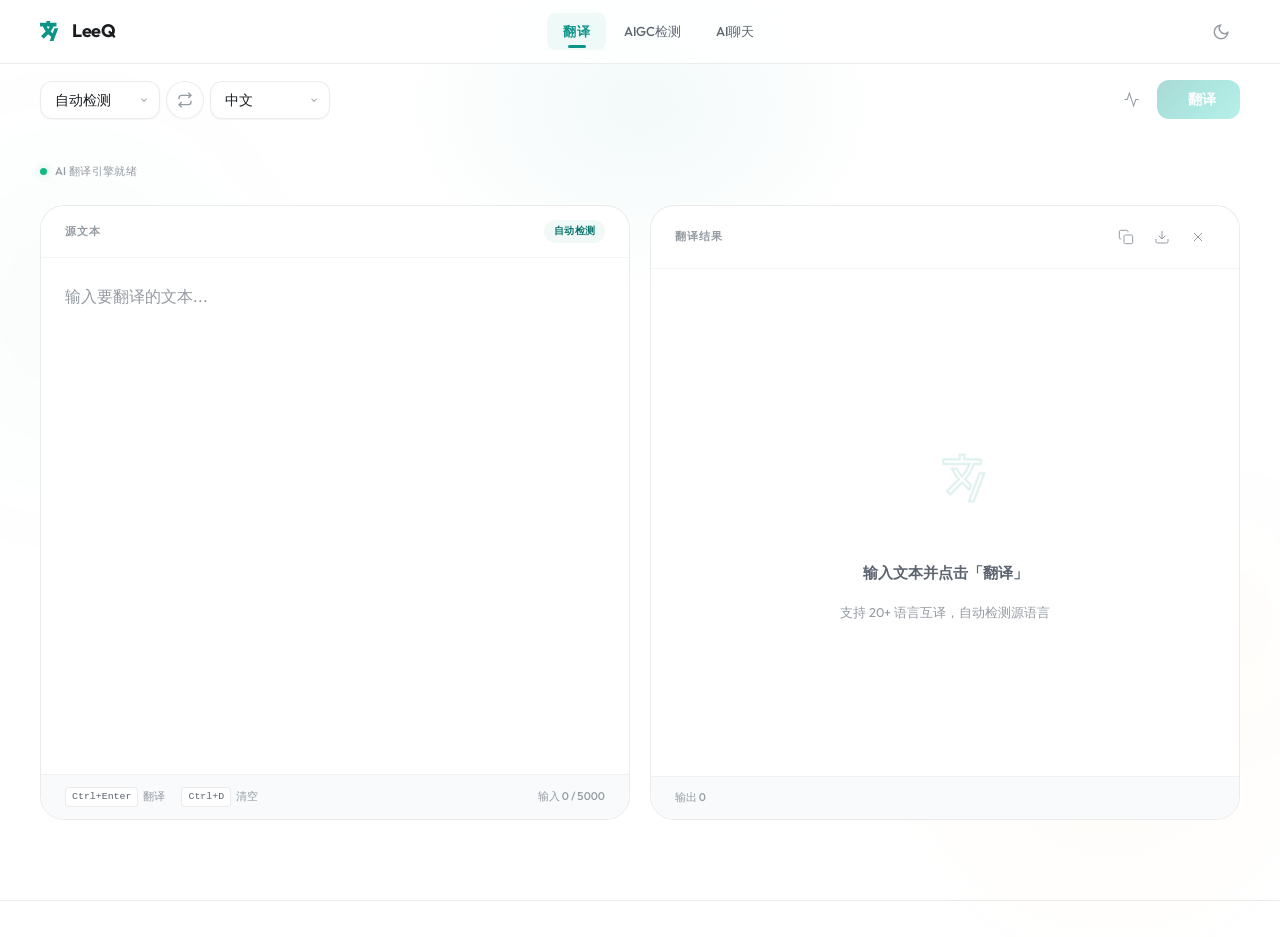
==== commit e3ddac3c: "update: chat, detect, translate pages and utils" ====
--- a/index.html
+++ b/index.html
@@ -34,7 +34,7 @@
   <link rel="icon" href="data:image/svg+xml,<svg xmlns='http://www.w3.org/2000/svg' viewBox='0 0 24 24' fill='%2300A86B'><path d='M12.87 15.07l-2.54-2.51.03-.03A17.52 17.52 0 0 0 14.07 6H17V4h-7V2H8v2H1v2h11.17C11.5 7.92 10.44 9.75 9 11.35 8.07 10.32 7.3 9.19 6.69 8h-2c.73 1.63 1.73 3.17 2.98 4.56l-5.09 5.02L4 19l5-5 3.11 3.11.76-2.04zM18.5 10h-2L12 22h2l4.5-12z'/></svg>">
   <link rel="preconnect" href="https://fonts.googleapis.com">
   <link rel="preconnect" href="https://fonts.gstatic.com" crossorigin>
-  <link href="https://fonts.googleapis.com/css2?family=Outfit:wght@400;500;600;700;800;900&display=swap" rel="stylesheet">
+  <link href="https://fonts.googleapis.com/css2?family=Outfit:wght@400;500;600;700;800;900&family=Satoshi:wght@400;500;700;900&display=swap" rel="stylesheet">
   <link rel="stylesheet" href="/css/style.css">
   <link rel="stylesheet" href="/css/translate.css">
   <style>
@@ -86,52 +86,6 @@
   </nav>
 
   <main class="translate-main" id="translator">
-    <!-- ===== Hero Section: Split Screen (Anti-Center Bias) ===== -->
-    <section class="translate-hero stagger-item" data-delay="0">
-      <div class="translate-hero-content">
-        <div class="translate-hero-badge">
-          <svg viewBox="0 0 24 24" fill="none" stroke="currentColor" stroke-width="2" aria-hidden="true"><circle cx="12" cy="12" r="10"/><path d="M12 6v6l4 2"/></svg>
-          <span>AI 智能翻译引擎</span>
-        </div>
-        <h1 class="translate-hero-title">
-          <span class="highlight">智能翻译</span><br>跨越语言边界
-        </h1>
-        <p class="translate-hero-desc">基于大语言模型的专业翻译服务，支持 20+ 语言互译，精准理解上下文语境，让跨语言沟通流畅自然</p>
-        <div class="translate-hero-stats">
-          <div class="translate-hero-stat">
-            <span class="translate-hero-stat-num" data-target="20" data-suffix="+">0</span>
-            <span class="translate-hero-stat-label">支持语言</span>
-          </div>
-          <div class="translate-hero-stat">
-            <span class="translate-hero-stat-num" data-target="99" data-suffix="%">0</span>
-            <span class="translate-hero-stat-label">翻译准确率</span>
-          </div>
-          <div class="translate-hero-stat">
-            <span class="translate-hero-stat-num" data-target="500" data-suffix="ms">0</span>
-            <span class="translate-hero-stat-label">平均响应</span>
-          </div>
-        </div>
-      </div>
-      <div class="translate-hero-visual" aria-hidden="true">
-        <div class="translate-hero-orb"></div>
-        <div class="translate-hero-ring"></div>
-        <span class="translate-hero-float-text">20+ Languages</span>
-      </div>
-    </section>
-
-    <!-- ===== Language Quick Chips ===== -->
-    <div class="tw-lang-chips">
-      <span class="tw-chips-label">常用翻译</span>
-      <div class="tw-chips-group">
-        <button class="tw-chip" data-from="auto" data-to="en"><span>中 → EN</span></button>
-        <button class="tw-chip" data-from="en" data-to="zh"><span>EN → 中</span></button>
-        <button class="tw-chip" data-from="zh" data-to="ja"><span>中文 → 日本語</span></button>
-        <button class="tw-chip" data-from="zh" data-to="ko"><span>中文 → 한국어</span></button>
-        <button class="tw-chip" data-from="zh" data-to="fr"><span>中文 → Français</span></button>
-        <button class="tw-chip" data-from="zh" data-to="de"><span>中文 → Deutsch</span></button>
-      </div>
-    </div>
-
     <!-- ===== Translate Workspace ===== -->
     <div class="tw-workspace stagger-item">
       <!-- Top bar: language + toolbar, integrated -->
@@ -227,68 +181,11 @@
         </section>
       </div>
 
-    <!-- ===== Bento Grid: Asymmetric 2-Column (1.5fr / 1fr) ===== -->
-    <section class="tw-bento stagger-item">
-      <div class="tw-bento-head">
-        <h2 class="tw-bento-title">核心能力</h2>
-        <p class="tw-bento-desc">前沿 AI 翻译技术，让跨语言沟通零障碍</p>
-      </div>
-      <div class="tw-bento-grid">
-        <!-- Card 1: Large left (spans 2 rows) — Intelligent Marquee -->
-        <div class="tw-bento-card" data-archetype="list">
-          <div class="tw-bento-icon"><svg viewBox="0 0 24 24" fill="none" stroke="currentColor" stroke-width="1.5"><path d="M13 2L3 14h9l-1 8 10-12h-9l1-8z"/></svg></div>
-          <h3 class="tw-bento-card-title">LLM 智能翻译</h3>
-          <p class="tw-bento-card-desc">基于大语言模型，深度理解上下文语境，翻译结果自然流畅，媲美人工翻译水准</p>
-          <div class="tw-bento-marquee">
-            <span>Hello World</span>
-            <span>你好世界</span>
-            <span>こんにちは世界</span>
-            <span>안녕하세요 세계</span>
-            <span>Bonjour le monde</span>
-            <span>Hallo Welt</span>
-          </div>
-        </div>
-
-        <!-- Card 2: Top-right — Live Status -->
-        <div class="tw-bento-card" data-archetype="live">
-          <div class="tw-bento-icon"><svg viewBox="0 0 24 24" fill="none" stroke="currentColor" stroke-width="1.5"><circle cx="12" cy="12" r="10"/><path d="M9.09 9a3 3 0 0 1 5.83 1c0 2-3 3-3 3"/><line x1="12" y1="17" x2="12.01" y2="17"/></svg></div>
-          <h3 class="tw-bento-card-title">智能语言检测</h3>
-          <p class="tw-bento-card-desc">自动识别源文本语言，无需手动选择，支持 20+ 语言准确检测</p>
-          <div class="tw-bento-status">
-            <span class="tw-status-dot"></span>
-            <span class="tw-status-text">实时检测中</span>
-          </div>
-        </div>
-
-        <!-- Card 3: Bottom-right — Infinite Carousel -->
-        <div class="tw-bento-card" data-archetype="stream">
-          <div class="tw-bento-icon"><svg viewBox="0 0 24 24" fill="none" stroke="currentColor" stroke-width="1.5"><rect x="3" y="11" width="18" height="11" rx="2"/><path d="M7 11V7a5 5 0 0 1 10 0v4"/></svg></div>
-          <h3 class="tw-bento-card-title">隐私安全</h3>
-          <p class="tw-bento-card-desc">端到端加密传输，文本零留存，全方位保护您的数据隐私</p>
-          <div class="tw-bento-stream">
-            <div class="tw-stream-track">
-              <span class="tw-stream-item">加密传输</span>
-              <span class="tw-stream-item">零留存</span>
-              <span class="tw-stream-item">隐私优先</span>
-              <span class="tw-stream-item">实时保护</span>
-            </div>
-          </div>
-        </div>
-      </div>
-    </section>
-
-    <div class="is-hidden" id="historyContainer">
-      <ul class="tw-history" id="historyList">
-        <li class="tw-history-empty">暂无翻译记录</li>
-      </ul>
-    </div>
   </main>
 
   <div id="toast" class="toast"></div>
 
-  <footer class="footer" id="footerText">
-    Powered by LeeQ 旗下产品 · 由 jie 开发 · Cloudflare 提供加速服务
-  </footer>
+  <footer class="footer" id="footerText"></footer>
 
   <script src="/js/utils.js"></script>
   <script src="/js/app.js"></script>
@@ -313,23 +210,6 @@
       }
     })();
 
-    // Language quick chips
-    (function(){
-      var chips=document.querySelectorAll('.tw-chip');
-      if(!chips.length) return;
-      chips.forEach(function(chip){
-        chip.addEventListener('click',function(){
-          var from=this.getAttribute('data-from');
-          var to=this.getAttribute('data-to');
-          if(from){ var src=document.getElementById('sourceLang'); if(src){ src.value=from; src.dispatchEvent(new Event('change')); } }
-          if(to){ var tgt=document.getElementById('targetLang'); if(tgt){ tgt.value=to; tgt.dispatchEvent(new Event('change')); } }
-          chips.forEach(c=>c.classList.remove('active'));
-          this.classList.add('active');
-          var textarea=document.getElementById('sourceText'); if(textarea) textarea.focus();
-        });
-      });
-    })();
-
     // Swap language button
     (function(){
       var swapBtn=document.getElementById('swapLangBtn');
@@ -344,90 +224,6 @@
       });
     })();
 
-    // Typewriter text for bento card
-    (function(){
-      var typeEl=document.querySelector('.tw-type-text');
-      if(!typeEl) return;
-      var phrases=['代码.json','<p>段落</p>','列表项 ···','函数(){}'];
-      var idx=0;
-      setInterval(function(){
-        idx=(idx+1)%phrases.length;
-        typeEl.textContent=phrases[idx];
-      },3000);
-    })();
-
-    // Scroll reveal & count-up
-    (function(){
-      var observer=new IntersectionObserver(function(entries){
-        entries.forEach(function(entry){
-          if(entry.isIntersecting){
-            entry.target.classList.add('is-visible');
-            observer.unobserve(entry.target);
-          }
-        });
-      },{threshold:0.12,rootMargin:'0px 0px -30px 0px'});
-      document.querySelectorAll('.stagger-item').forEach(function(el,i){
-        el.style.setProperty('--stagger-delay', (i*100)+'ms');
-        observer.observe(el);
-      });
-      var countObserver=new IntersectionObserver(function(entries){
-        entries.forEach(function(entry){
-          if(entry.isIntersecting){
-            var el=entry.target;
-            var target=parseInt(el.getAttribute('data-target'),10)||0;
-            var suffix=el.getAttribute('data-suffix')||'';
-            var duration=1800;
-            var startTime=null;
-            function easeOutCubic(t){return 1-Math.pow(1-t,3);} 
-            function animate(timestamp){
-              if(!startTime) startTime=timestamp;
-              var elapsed=timestamp-startTime;
-              var progress=Math.min(elapsed/duration,1);
-              var eased=easeOutCubic(progress);
-              el.textContent=Math.round(eased*target)+suffix;
-              if(progress<1) requestAnimationFrame(animate);
-            }
-            requestAnimationFrame(animate);
-            countObserver.unobserve(el);
-          }
-        });
-      },{threshold:0.3});
-      document.querySelectorAll('.translate-hero-stat-num[data-target]').forEach(function(el){countObserver.observe(el);});
-    })();
-
-    // Kinetic title text
-    (function(){
-      var title=document.querySelector('.translate-hero-title');
-      if(!title) return;
-      var wrapper=document.createElement('span');
-      wrapper.className='kinetic-text';
-      function walk(node){
-        var children=node.childNodes;
-        for(var i=0;i<children.length;i++){
-          var child=children[i];
-          if(child.nodeType===3){
-            var text=child.textContent;
-            for(var j=0;j<text.length;j++){
-              var span=document.createElement('span');
-              span.className='char';
-              span.textContent=text[j];
-              span.style.setProperty('animation-delay',(j*40)+'ms');
-              wrapper.appendChild(span);
-            }
-          } else if(child.nodeType===1){
-            var clone=child.cloneNode(false);
-            walk(child);
-            clone.innerHTML='';
-            while(child.firstChild){clone.appendChild(child.firstChild);}
-            wrapper.appendChild(clone);
-          }
-        }
-      }
-      walk(title);
-      title.innerHTML='';
-      title.appendChild(wrapper);
-    })();
-
     // Navbar scroll shadow
     (function(){
       var navbar=document.querySelector('.navbar');
--- a/css/style.css
+++ b/css/style.css
@@ -73,8 +73,9 @@
   --shadow-teal: 0 4px 20px rgba(13, 148, 136, 0.12);
   --shadow-inset: inset 0 1px 2px rgba(0, 0, 0, 0.04);
 
-  /* ---- Typography — Outfit (premium Geist alternative), Satoshi fallback ---- */
-  --font-sans: 'Outfit', 'Satoshi', -apple-system, BlinkMacSystemFont, 'Segoe UI', 'PingFang SC', 'Microsoft YaHei', sans-serif;
+  /* ---- Typography — Satoshi (premium) + Outfit + System fallback ---- */
+  --font-sans: 'Satoshi', 'Outfit', -apple-system, BlinkMacSystemFont, 'Segoe UI', 'PingFang SC', 'Microsoft YaHei', sans-serif;
+  --font-display: 'Outfit', 'Satoshi', -apple-system, BlinkMacSystemFont, 'Segoe UI', 'PingFang SC', 'Microsoft YaHei', sans-serif;
   --font-mono: 'JetBrains Mono', 'SF Mono', 'Fira Code', 'Consolas', monospace;
 
   /* ---- Transitions ---- */
--- a/css/translate.css
+++ b/css/translate.css
@@ -1,7 +1,5 @@
 /* ================================================================
-   translate.css — v9 Premium Redesign
-   design-taste-frontend-v1: DESIGN_VARIANCE=8, MOTION=6, DENSITY=4
-   Liquid Glass + Asymmetric Layout + Perpetual Micro-Motion
+   translate.css — v9 Premium Redesign (Clean)
    ================================================================ */
 
 /* ---- Local Tokens ---- */
@@ -27,237 +25,6 @@
   display: flex;
   flex-direction: column;
   flex: 1;
-}
-
-/* ================================================================
-   Hero Section — Split Screen (Anti-Center Bias)
-   Left: text content | Right: decorative visual
-   ================================================================ */
-.translate-hero {
-  display: grid;
-  grid-template-columns: 1fr 1fr;
-  gap: 3rem;
-  align-items: center;
-  padding: 48px 0 40px;
-  position: relative;
-}
-
-.translate-hero-content {
-  display: flex;
-  flex-direction: column;
-  gap: 20px;
-  align-items: flex-start;
-}
-
-.translate-hero-badge {
-  display: inline-flex;
-  align-items: center;
-  gap: 8px;
-  padding: 6px 18px;
-  background: var(--color-primary-bg);
-  border: 1px solid rgba(13, 148, 136, 0.12);
-  border-radius: 999px;
-  font-size: 0.75rem;
-  font-weight: 600;
-  color: var(--color-primary-dark);
-  letter-spacing: 0.03em;
-  text-transform: uppercase;
-  transition: all var(--transition-base);
-}
-.translate-hero-badge:hover {
-  border-color: var(--color-primary);
-  transform: translateY(-1px);
-  box-shadow: var(--shadow-teal);
-}
-.translate-hero-badge svg { width: 15px; height: 15px; }
-
-.translate-hero-title {
-  font-size: clamp(2rem, 4vw, 3.2rem);
-  font-weight: 800;
-  letter-spacing: -0.04em;
-  line-height: 1.05;
-  color: var(--color-text);
-  text-wrap: balance;
-  margin: 0;
-}
-
-.translate-hero-title .highlight {
-  background: var(--gradient-primary);
-  -webkit-background-clip: text;
-  -webkit-text-fill-color: transparent;
-  background-clip: text;
-}
-
-.translate-hero-desc {
-  font-size: clamp(0.9rem, 1.3vw, 1.05rem);
-  color: var(--color-text-secondary);
-  line-height: 1.7;
-  max-width: 48ch;
-  margin: 0;
-}
-
-/* Hero Stats — inline row */
-.translate-hero-stats {
-  display: flex;
-  gap: 2.5rem;
-  padding-top: 8px;
-}
-
-.translate-hero-stat {
-  display: flex;
-  flex-direction: column;
-  gap: 3px;
-}
-
-.translate-hero-stat-num {
-  font-size: 2rem;
-  font-weight: 800;
-  color: var(--color-primary);
-  letter-spacing: -0.03em;
-  line-height: 1;
-  font-variant-numeric: tabular-nums;
-}
-
-.translate-hero-stat-label {
-  font-size: 0.75rem;
-  font-weight: 500;
-  color: var(--color-text-muted);
-  letter-spacing: 0.02em;
-}
-
-/* Hero Visual — decorative right side */
-.translate-hero-visual {
-  position: relative;
-  display: flex;
-  align-items: center;
-  justify-content: center;
-  height: 280px;
-}
-
-.translate-hero-orb {
-  width: 220px;
-  height: 220px;
-  border-radius: 50%;
-  background: radial-gradient(circle at 40% 40%, rgba(13, 148, 136, 0.12), rgba(45, 212, 191, 0.04) 60%, transparent 70%);
-  position: relative;
-  animation: heroOrbFloat 8s ease-in-out infinite;
-}
-
-.translate-hero-orb::before {
-  content: '';
-  position: absolute;
-  inset: 20px;
-  border-radius: 50%;
-  border: 1px solid rgba(13, 148, 136, 0.15);
-  animation: heroOrbPulse 4s ease-in-out infinite;
-}
-
-.translate-hero-orb::after {
-  content: '';
-  position: absolute;
-  inset: 50px;
-  border-radius: 50%;
-  background: rgba(13, 148, 136, 0.06);
-  filter: blur(20px);
-}
-
-.translate-hero-ring {
-  position: absolute;
-  width: 180px;
-  height: 180px;
-  border-radius: 50%;
-  border: 1px dashed rgba(13, 148, 136, 0.12);
-  animation: heroRingSpin 20s linear infinite;
-}
-
-.translate-hero-float-text {
-  position: absolute;
-  font-size: 0.72rem;
-  font-weight: 500;
-  color: var(--color-primary);
-  padding: 6px 14px;
-  border-radius: 999px;
-  background: rgba(255, 255, 255, 0.9);
-  border: 1px solid rgba(13, 148, 136, 0.1);
-  box-shadow: var(--tw-diffusion);
-  animation: heroFloatText 6s ease-in-out infinite;
-  white-space: nowrap;
-}
-
-@keyframes heroOrbFloat {
-  0%, 100% { transform: translateY(0) scale(1); }
-  50% { transform: translateY(-12px) scale(1.03); }
-}
-
-@keyframes heroOrbPulse {
-  0%, 100% { transform: scale(1); opacity: 0.6; }
-  50% { transform: scale(1.08); opacity: 1; }
-}
-
-@keyframes heroRingSpin {
-  from { transform: rotate(0deg); }
-  to { transform: rotate(360deg); }
-}
-
-@keyframes heroFloatText {
-  0%, 100% { transform: translateY(0); }
-  50% { transform: translateY(-6px); }
-}
-
-/* ================================================================
-   Language Chips — Integrated pill row
-   ================================================================ */
-.tw-lang-chips {
-  display: flex;
-  align-items: center;
-  flex-wrap: wrap;
-  gap: 0.75rem;
-  padding: 0.5rem 0 1.25rem;
-  border-bottom: 1px solid var(--color-border-light);
-}
-
-.tw-chips-label {
-  font-size: 0.78rem;
-  font-weight: 700;
-  color: var(--color-text-secondary);
-  text-transform: uppercase;
-  letter-spacing: 0.06em;
-  margin-right: 0.25rem;
-}
-
-.tw-chips-group {
-  display: flex;
-  flex-wrap: wrap;
-  gap: 8px;
-}
-
-.tw-chip {
-  display: inline-flex;
-  align-items: center;
-  padding: 7px 18px;
-  border: 1px solid var(--color-border);
-  border-radius: 999px;
-  background: transparent;
-  font-size: 0.8rem;
-  font-weight: 500;
-  color: var(--color-text-secondary);
-  font-family: var(--font-sans);
-  cursor: pointer;
-  transition: all var(--transition-base);
-}
-.tw-chip:hover {
-  background: var(--color-primary-bg);
-  border-color: var(--color-primary);
-  color: var(--color-primary);
-  transform: translateY(-2px);
-  box-shadow: var(--shadow-teal);
-}
-.tw-chip:active { transform: scale(0.96); }
-.tw-chip.active {
-  background: var(--color-primary-bg);
-  border-color: var(--color-primary);
-  color: var(--color-primary);
-  font-weight: 600;
 }
 
 /* ================================================================
@@ -674,264 +441,8 @@
 }
 
 /* ================================================================
-   Bento Grid — Section 9: Bento 2.0 Paradigm (Asymmetric)
-   ================================================================ */
-.tw-bento {
-  padding: 3.5rem 0 1rem;
-  width: 100%;
-}
-
-.tw-bento-head {
-  margin-bottom: 2rem;
-  text-align: left;
-}
-
-.tw-bento-title {
-  font-size: clamp(1.4rem, 2.5vw, 1.9rem);
-  font-weight: 800;
-  letter-spacing: -0.03em;
-  color: var(--color-text);
-  margin: 0 0 6px;
-}
-
-.tw-bento-desc {
-  font-size: 0.9rem;
-  color: var(--color-text-secondary);
-  margin: 0;
-  max-width: 50ch;
-}
-
-/* Asymmetric Bento: 2-column with varied widths */
-.tw-bento-grid {
-  display: grid;
-  grid-template-columns: 1.5fr 1fr;
-  grid-template-rows: auto auto;
-  gap: 1.25rem;
-}
-
-.tw-bento-card {
-  display: flex;
-  flex-direction: column;
-  gap: 0.85rem;
-  padding: 2rem;
-  border: 1px solid var(--color-border);
-  border-radius: var(--tw-radius-card);
-  background: var(--color-surface);
-  transition: all 0.35s cubic-bezier(0.16, 1, 0.3, 1);
-  cursor: default;
-  position: relative;
-  overflow: hidden;
-}
-
-/* Liquid Glass inner border on bento cards */
-.tw-bento-card::before {
-  content: '';
-  position: absolute;
-  inset: 0;
-  border-radius: inherit;
-  pointer-events: none;
-  z-index: 1;
-  box-shadow: inset 0 1px 0 rgba(255, 255, 255, 0.5);
-}
-
-/* Spotlight border effect on hover */
-.tw-bento-card::after {
-  content: '';
-  position: absolute;
-  inset: -1px;
-  border-radius: inherit;
-  pointer-events: none;
-  z-index: 0;
-  opacity: 0;
-  background: linear-gradient(135deg, var(--color-primary), var(--color-secondary));
-  transition: opacity 0.35s cubic-bezier(0.16, 1, 0.3, 1);
-  mask: linear-gradient(#fff 0 0) content-box, linear-gradient(#fff 0 0);
-  mask-composite: exclude;
-  -webkit-mask: linear-gradient(#fff 0 0) content-box, linear-gradient(#fff 0 0);
-  -webkit-mask-composite: xor;
-  padding: 1px;
-}
-
-.tw-bento-card:hover {
-  box-shadow: 0 24px 48px -12px rgba(0, 0, 0, 0.1);
-  transform: translateY(-4px);
-}
-
-.tw-bento-card:hover::after {
-  opacity: 0.3;
-}
-
-.tw-bento-card:nth-child(1) { grid-column: 1; grid-row: 1 / 3; }
-.tw-bento-card:nth-child(2) { grid-column: 2; grid-row: 1; }
-.tw-bento-card:nth-child(3) { grid-column: 2; grid-row: 2; }
-
-.tw-bento-icon {
-  display: flex;
-  align-items: center;
-  justify-content: center;
-  width: 48px;
-  height: 48px;
-  border-radius: var(--radius-md);
-  background: var(--color-primary-bg);
-  color: var(--color-primary);
-  flex-shrink: 0;
-  transition: all 0.35s cubic-bezier(0.16, 1, 0.3, 1);
-  position: relative;
-  z-index: 2;
-}
-.tw-bento-card:hover .tw-bento-icon {
-  background: var(--color-primary);
-  color: #FFFFFF;
-  transform: scale(1.08) rotate(-3deg);
-}
-.tw-bento-icon svg { width: 24px; height: 24px; }
-
-.tw-bento-card-title {
-  font-size: 1.1rem;
-  font-weight: 700;
-  color: var(--color-text);
-  letter-spacing: -0.02em;
-  margin: 0;
-  position: relative;
-  z-index: 2;
-}
-
-.tw-bento-card-desc {
-  font-size: 0.85rem;
-  color: var(--color-text-muted);
-  line-height: 1.6;
-  margin: 0;
-  position: relative;
-  z-index: 2;
-}
-
-/* ---- Perpetual Micro-Interactions ---- */
-
-/* 1. Intelligent List — auto-sort marquee */
-.tw-bento-marquee {
-  display: flex;
-  gap: 0.75rem;
-  overflow: hidden;
-  margin-top: auto;
-  padding-top: 0.75rem;
-  position: relative;
-  z-index: 2;
-}
-.tw-bento-marquee span {
-  flex-shrink: 0;
-  font-size: 0.78rem;
-  font-weight: 500;
-  color: var(--color-text-muted);
-  padding: 4px 12px;
-  border-radius: 999px;
-  background: var(--color-bg-alt);
-  white-space: nowrap;
-  animation: tw-marquee-scroll 10s linear infinite;
-}
-@keyframes tw-marquee-scroll {
-  0% { transform: translateX(0); }
-  100% { transform: translateX(-300%); }
-}
-.tw-bento-marquee:hover span { animation-play-state: paused; }
-
-/* 2. Live Status — breathing dot */
-.tw-bento-status {
-  display: flex;
-  align-items: center;
-  gap: 8px;
-  margin-top: auto;
-  padding-top: 0.75rem;
-  position: relative;
-  z-index: 2;
-}
-.tw-status-dot {
-  width: 9px;
-  height: 9px;
-  border-radius: 50%;
-  background: var(--color-success);
-  animation: tw-breathe 2.2s ease-in-out infinite;
-  box-shadow: 0 0 8px rgba(16, 185, 129, 0.3);
-}
-@keyframes tw-breathe {
-  0%, 100% { opacity: 1; transform: scale(1); }
-  50% { opacity: 0.4; transform: scale(0.65); }
-}
-.tw-status-text {
-  font-size: 0.75rem;
-  color: var(--color-text-muted);
-  font-weight: 500;
-}
-
-/* 3. Typewriter */
-.tw-bento-typewriter {
-  display: flex;
-  align-items: center;
-  gap: 2px;
-  margin-top: auto;
-  padding-top: 0.75rem;
-  position: relative;
-  z-index: 2;
-}
-.tw-type-text {
-  font-size: 0.85rem;
-  font-weight: 500;
-  color: var(--color-primary);
-  font-family: var(--font-mono);
-  white-space: nowrap;
-}
-.tw-type-cursor {
-  width: 2px;
-  height: 1.1em;
-  background: var(--color-primary);
-  animation: tw-blink 0.8s step-end infinite;
-}
-@keyframes tw-blink {
-  0%, 100% { opacity: 1; }
-  50% { opacity: 0; }
-}
-
-/* 4. Infinite Carousel */
-.tw-bento-stream {
-  overflow: hidden;
-  margin-top: auto;
-  padding-top: 0.75rem;
-  position: relative;
-  z-index: 2;
-}
-.tw-stream-track {
-  display: flex;
-  gap: 0.75rem;
-  width: max-content;
-  animation: tw-stream-scroll 10s linear infinite;
-}
-.tw-stream-item {
-  flex-shrink: 0;
-  font-size: 0.73rem;
-  font-weight: 500;
-  color: var(--color-primary);
-  padding: 5px 14px;
-  border-radius: 999px;
-  background: var(--color-primary-bg);
-  white-space: nowrap;
-}
-@keyframes tw-stream-scroll {
-  0% { transform: translateX(0); }
-  100% { transform: translateX(-50%); }
-}
-.tw-bento-stream:hover .tw-stream-track { animation-play-state: paused; }
-
-/* ================================================================
-   Entry Animations — Staggered Cascade
-   ================================================================ */
-.stagger-item {
-  opacity: 0;
-  transform: translateY(20px);
-  transition: opacity 0.55s cubic-bezier(0.16, 1, 0.3, 1),
-              transform 0.55s cubic-bezier(0.16, 1, 0.3, 1);
-  transition-delay: var(--stagger-delay, 0ms);
-}
-.stagger-item.is-visible { opacity: 1; transform: translateY(0); }
-
+   Entry Animations
+   ================================================================ */
 .tw-panel-source {
   animation: tw-panelSlideIn 0.5s cubic-bezier(0.16, 1, 0.3, 1) 0.1s forwards;
   opacity: 0;
@@ -946,39 +457,11 @@
   to { opacity: 1; transform: translateY(0); }
 }
 
-/* Bento card stagger */
-.tw-bento-card {
-  animation: tw-cardIn 0.55s cubic-bezier(0.16, 1, 0.3, 1) forwards;
-  opacity: 0;
-}
-.tw-bento-card:nth-child(1) { animation-delay: 0.05s; }
-.tw-bento-card:nth-child(2) { animation-delay: 0.15s; }
-.tw-bento-card:nth-child(3) { animation-delay: 0.25s; }
-
-@keyframes tw-cardIn {
-  from { opacity: 0; transform: translateY(20px) scale(0.97); }
-  to { opacity: 1; transform: translateY(0) scale(1); }
-}
-
 /* ================================================================
    Responsive — Tablet ≤ 768px
    ================================================================ */
 @media (max-width: 768px) {
   .translate-main { padding: 0 20px 40px; }
-
-  .translate-hero {
-    grid-template-columns: 1fr;
-    gap: 1.5rem;
-    padding: 32px 0 24px;
-    text-align: left;
-  }
-  .translate-hero-content { align-items: flex-start; }
-  .translate-hero-visual { height: 160px; }
-  .translate-hero-orb { width: 140px; height: 140px; }
-  .translate-hero-ring { width: 120px; height: 120px; }
-  .translate-hero-float-text { display: none; }
-  .translate-hero-stats { gap: 2rem; }
-  .translate-hero-stat-num { font-size: 1.6rem; }
 
   .tw-top-bar { flex-direction: column; align-items: stretch; }
   .tw-lang-group { justify-content: center; }
@@ -988,12 +471,6 @@
   .tw-panel { min-height: 300px; }
   .tw-textarea { min-height: 200px; }
 
-  .tw-bento-grid { grid-template-columns: 1fr; }
-  .tw-bento-card:nth-child(1) { grid-column: 1; grid-row: auto; }
-  .tw-bento-card:nth-child(2) { grid-column: 1; grid-row: auto; }
-  .tw-bento-card:nth-child(3) { grid-column: 1; grid-row: auto; }
-  .tw-bento-card { padding: 1.5rem; }
-
   .tw-shortcuts { display: none; }
 }
 
@@ -1002,15 +479,6 @@
    ================================================================ */
 @media (max-width: 480px) {
   .translate-main { padding: 0 14px 24px; }
-
-  .translate-hero { padding: 24px 0 20px; }
-  .translate-hero-title { font-size: 1.75rem; }
-  .translate-hero-desc { font-size: 0.85rem; }
-  .translate-hero-visual { height: 120px; }
-  .translate-hero-orb { width: 100px; height: 100px; }
-  .translate-hero-ring { display: none; }
-  .translate-hero-stats { gap: 1.5rem; }
-  .translate-hero-stat-num { font-size: 1.4rem; }
 
   .tw-lang-select { font-size: 0.8rem; padding: 7px 28px 7px 10px; min-width: 90px; }
   .tw-swap-btn { width: 34px; height: 34px; }
@@ -1022,14 +490,6 @@
   .tw-panel-foot { padding: 10px 16px; }
   .tw-textarea { font-size: 0.9rem; min-height: 160px; }
   .tw-result { font-size: 0.9rem; }
-
-  .tw-bento-card { padding: 1.25rem; border-radius: 1.5rem; }
-  .tw-bento-icon { width: 40px; height: 40px; }
-  .tw-bento-icon svg { width: 20px; height: 20px; }
-  .tw-bento-card-title { font-size: 1rem; }
-  .tw-bento-card-desc { font-size: 0.8rem; }
-
-  .tw-chip { font-size: 0.75rem; padding: 6px 14px; }
 }
 
 /* ================================================================
@@ -1038,34 +498,17 @@
 @media (max-width: 360px) {
   .translate-main { padding: 0 10px 16px; }
 
-  .translate-hero-title { font-size: 1.5rem; }
-  .translate-hero-stats { gap: 1rem; }
-  .translate-hero-stat-num { font-size: 1.2rem; }
-  .translate-hero-stat-label { font-size: 0.7rem; }
-
   .tw-lang-group { flex-wrap: wrap; justify-content: center; }
   .tw-lang-select { min-width: 80px; font-size: 0.75rem; }
-  .tw-chip { font-size: 0.7rem; padding: 5px 10px; }
 }
 
 /* ================================================================
    Reduced Motion
    ================================================================ */
 @media (prefers-reduced-motion: reduce) {
-  .tw-bento-marquee span,
-  .tw-stream-track,
-  .tw-type-cursor,
-  .tw-status-dot,
   .tw-empty-icon svg,
-  .translate-hero-orb,
-  .translate-hero-ring,
-  .translate-hero-float-text,
-  .breathing-dot,
   .tw-panel-result.processing::after { animation: none; }
 
-  .tw-bento-card { opacity: 1; transform: none; animation: none; }
   .tw-panel-source, .tw-panel-result { opacity: 1; transform: none; animation: none; }
-  .stagger-item { opacity: 1; transform: none; transition: none; }
   .tw-skel-line::after { animation: none; background: var(--color-bg-alt); }
-  .tw-bento-card::after { display: none; }
-}+}
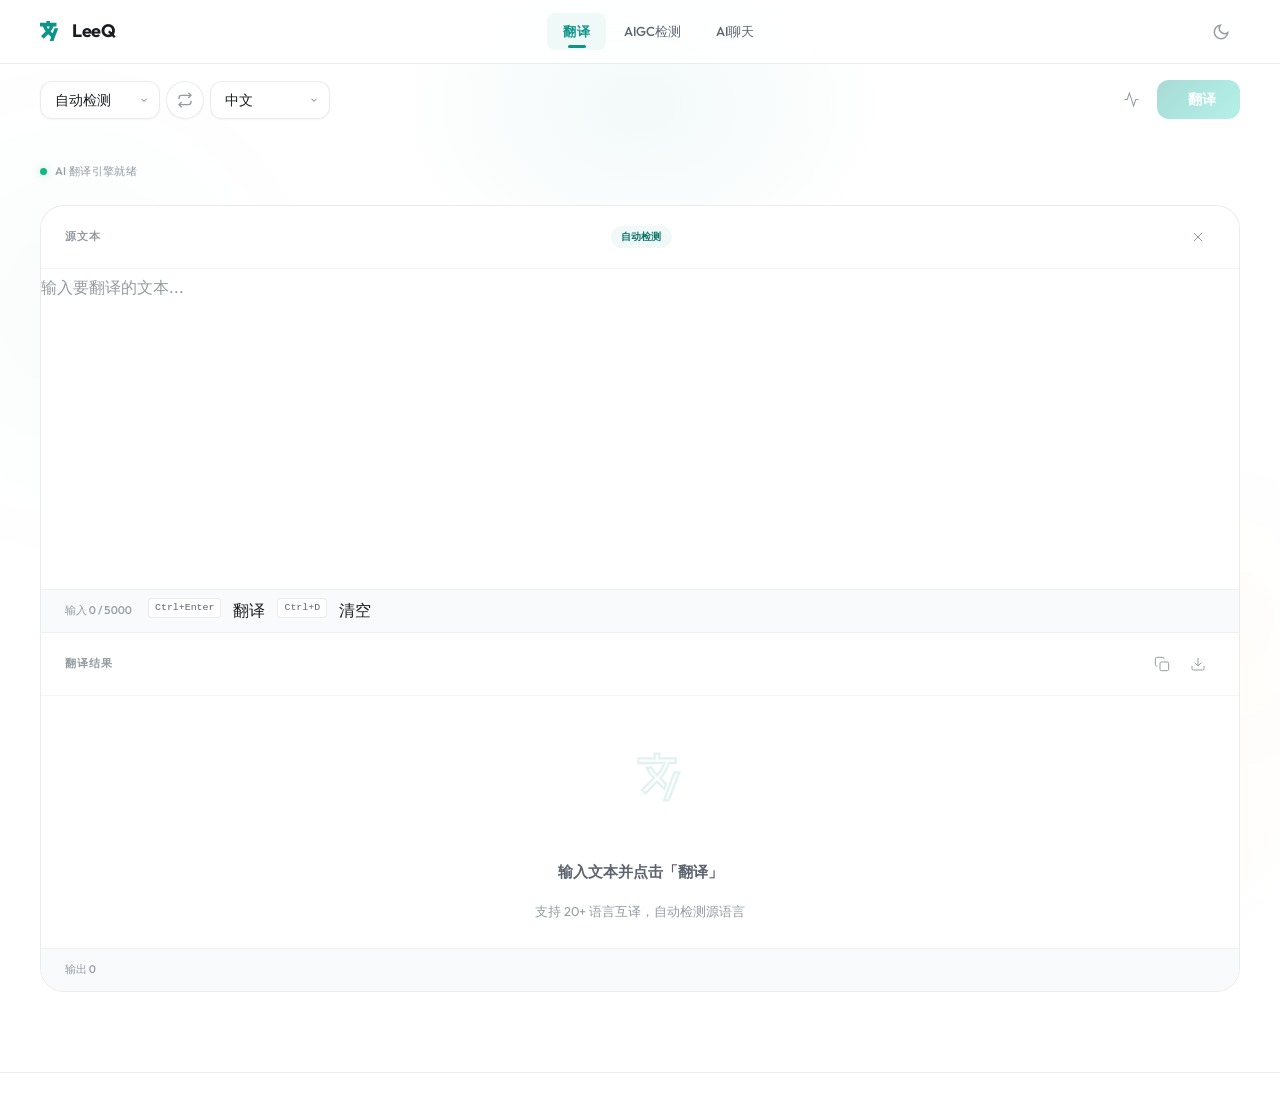
==== commit 31da2a89: "feat: unified translate panel, default target lang to Chinese" ====
--- a/index.html
+++ b/index.html
@@ -102,8 +102,8 @@
             <svg viewBox="0 0 24 24" fill="none" stroke="currentColor" stroke-width="2" aria-hidden="true"><polyline points="17 1 21 5 17 9"/><path d="M3 11V9a4 4 0 0 1 4-4h14"/><polyline points="7 23 3 19 7 15"/><path d="M21 13v2a4 4 0 0 1-4 4H3"/></svg>
           </button>
           <select id="targetLang" class="tw-lang-select" aria-label="目标语言">
-            <option value="en" selected>English</option>
-            <option value="zh">中文</option>
+            <option value="zh" selected>中文</option>
+            <option value="en">English</option>
             <option value="ja">日本語</option>
             <option value="ko">한국어</option>
           </select>
@@ -125,28 +125,34 @@
         <span class="tw-workspace-status-text">AI 翻译引擎就绪</span>
       </div>
 
-      <!-- Panels: asymmetric 2fr / 1fr -->
-      <div class="tw-panels">
-        <section class="tw-panel tw-panel-source">
-          <div class="tw-panel-head">
-            <span class="tw-panel-label">源文本</span>
-            <span class="tw-panel-badge" id="sourceBadge">自动检测</span>
-          </div>
-          <div class="tw-panel-body">
-            <textarea id="sourceText" class="tw-textarea" placeholder="输入要翻译的文本..." maxlength="10000" aria-label="源文本输入"></textarea>
-          </div>
-          <div class="tw-panel-foot">
-            <div class="tw-shortcuts">
-              <span><kbd>Ctrl+Enter</kbd> 翻译</span>
-              <span><kbd>Ctrl+D</kbd> 清空</span>
-            </div>
+      <!-- Unified Panel: source + result in one container -->
+      <div class="tw-panel-unified">
+        <!-- Source area -->
+        <div class="tw-uni-source">
+          <div class="tw-uni-head">
+            <span class="tw-uni-label">源文本</span>
+            <span class="tw-uni-badge" id="sourceBadge">自动检测</span>
+            <div class="tw-result-acts">
+              <button class="tw-icon-btn" id="clearBtn" title="清空" aria-label="清空" type="button">
+                <svg viewBox="0 0 24 24" fill="none" stroke="currentColor" stroke-width="1.5" aria-hidden="true"><line x1="18" y1="6" x2="6" y2="18"/><line x1="6" y1="6" x2="18" y2="18"/></svg>
+              </button>
+            </div>
+          </div>
+          <textarea id="sourceText" class="tw-textarea" placeholder="输入要翻译的文本..." maxlength="10000" aria-label="源文本输入"></textarea>
+        </div>
+
+        <!-- Divider with actions -->
+        <div class="tw-uni-divider">
+          <div class="tw-uni-divider-left">
             <span id="sourceCount" class="tw-count">输入 0 / 5000</span>
-          </div>
-        </section>
-
-        <section class="tw-panel tw-panel-result">
-          <div class="tw-panel-head">
-            <span class="tw-panel-label">翻译结果</span>
+            <span class="tw-shortcuts"><kbd>Ctrl+Enter</kbd> 翻译 <kbd>Ctrl+D</kbd> 清空</span>
+          </div>
+        </div>
+
+        <!-- Result area -->
+        <div class="tw-uni-result">
+          <div class="tw-uni-head">
+            <span class="tw-uni-label">翻译结果</span>
             <div class="tw-result-acts">
               <button class="tw-icon-btn" id="copyBtn" title="复制" aria-label="复制" type="button">
                 <svg viewBox="0 0 24 24" fill="none" stroke="currentColor" stroke-width="1.5" aria-hidden="true"><rect x="9" y="9" width="13" height="13" rx="2"/><path d="M5 15H4a2 2 0 0 1-2-2V4a2 2 0 0 1 2-2h9a2 2 0 0 1 2 2v1"/></svg>
@@ -154,12 +160,9 @@
               <button class="tw-icon-btn" id="exportBtn" title="导出" aria-label="导出" type="button">
                 <svg viewBox="0 0 24 24" fill="none" stroke="currentColor" stroke-width="1.5" aria-hidden="true"><path d="M21 15v4a2 2 0 0 1-2 2H5a2 2 0 0 1-2-2v-4"/><polyline points="7 10 12 15 17 10"/><line x1="12" y1="15" x2="12" y2="3"/></svg>
               </button>
-              <button class="tw-icon-btn" id="clearBtn" title="清空" aria-label="清空" type="button">
-                <svg viewBox="0 0 24 24" fill="none" stroke="currentColor" stroke-width="1.5" aria-hidden="true"><line x1="18" y1="6" x2="6" y2="18"/><line x1="6" y1="6" x2="18" y2="18"/></svg>
-              </button>
-            </div>
-          </div>
-          <div class="tw-panel-body">
+            </div>
+          </div>
+          <div class="tw-uni-body">
             <div id="resultText" class="tw-result empty">
               <div class="tw-empty-icon">
                 <svg viewBox="0 0 24 24" fill="none" stroke="currentColor" stroke-width="1" aria-hidden="true"><path d="M12.87 15.07l-2.54-2.51.03-.03A17.52 17.52 0 0 0 14.07 6H17V4h-7V2H8v2H1v2h11.17C11.5 7.92 10.44 9.75 9 11.35 8.07 10.32 7.3 9.19 6.69 8h-2c.73 1.63 1.73 3.17 2.98 4.56l-5.09 5.02L4 19l5-5 3.11 3.11.76-2.04zM18.5 10h-2L12 22h2l4.5-12z"/></svg>
@@ -175,10 +178,10 @@
               <div class="tw-skel-line" style="width:45%"></div>
             </div>
           </div>
-          <div class="tw-panel-foot">
+          <div class="tw-uni-foot">
             <span id="resultCount" class="tw-count">输出 0</span>
           </div>
-        </section>
+        </div>
       </div>
 
   </main>
--- a/css/translate.css
+++ b/css/translate.css
@@ -176,18 +176,9 @@
 .tw-primary-btn:disabled { opacity: 0.35; cursor: not-allowed; box-shadow: none; }
 
 /* ================================================================
-   Panels — Liquid Glass Refraction
-   ================================================================ */
-.tw-panels {
-  display: grid !important;
-  grid-template-columns: 1fr 1fr;
-  gap: 1.25rem;
-  min-height: 0;
-  flex: 1;
-  width: 100%;
-}
-
-.tw-panel {
+   Unified Panel — Single container for source + result
+   ================================================================ */
+.tw-panel-unified {
   display: flex !important;
   flex-direction: column !important;
   border: 1px solid var(--color-border);
@@ -195,12 +186,13 @@
   background: var(--color-surface);
   overflow: hidden;
   transition: all var(--transition-base);
-  min-height: 420px;
-  position: relative;
-}
-
-/* Liquid Glass refraction: inner border + subtle shadow */
-.tw-panel::before {
+  min-height: 480px;
+  flex: 1;
+  width: 100%;
+  position: relative;
+}
+
+.tw-panel-unified::before {
   content: '';
   position: absolute;
   inset: 0;
@@ -211,12 +203,21 @@
   border: 1px solid rgba(255, 255, 255, 0.3);
 }
 
-.tw-panel:hover {
+.tw-panel-unified:hover {
   box-shadow: var(--tw-glass-shadow);
   border-color: rgba(13, 148, 136, 0.15);
 }
 
-.tw-panel-head {
+/* ---- Source area ---- */
+.tw-uni-source {
+  display: flex;
+  flex-direction: column;
+  flex-shrink: 0;
+  position: relative;
+  z-index: 2;
+}
+
+.tw-uni-head {
   display: flex;
   align-items: center;
   gap: 8px;
@@ -227,7 +228,7 @@
   z-index: 2;
 }
 
-.tw-panel-label {
+.tw-uni-label {
   font-size: 0.68rem;
   font-weight: 700;
   color: var(--color-text-muted);
@@ -235,7 +236,7 @@
   letter-spacing: 0.1em;
 }
 
-.tw-panel-badge {
+.tw-uni-badge {
   display: inline-flex;
   padding: 3px 10px;
   border-radius: 999px;
@@ -247,6 +248,73 @@
   letter-spacing: 0.02em;
 }
 
+/* ---- Divider between source and result ---- */
+.tw-uni-divider {
+  display: flex;
+  align-items: center;
+  justify-content: space-between;
+  padding: 8px 24px;
+  border-top: 1px solid var(--color-border-light);
+  border-bottom: 1px solid var(--color-border-light);
+  background: var(--color-bg-alt);
+  flex-shrink: 0;
+  position: relative;
+  z-index: 2;
+}
+
+.tw-uni-divider-left {
+  display: flex;
+  align-items: center;
+  gap: 16px;
+  flex-wrap: wrap;
+}
+
+.tw-uni-divider .tw-shortcuts {
+  display: flex;
+  gap: 12px;
+  flex-wrap: wrap;
+}
+.tw-uni-divider .tw-shortcuts span {
+  font-size: 0.68rem;
+  color: var(--color-text-muted);
+  display: flex;
+  align-items: center;
+  gap: 5px;
+}
+
+/* ---- Result area ---- */
+.tw-uni-result {
+  display: flex;
+  flex-direction: column;
+  flex: 1;
+  min-height: 200px;
+  position: relative;
+  z-index: 2;
+}
+
+.tw-uni-body {
+  flex: 1;
+  display: flex;
+  flex-direction: column;
+  padding: 20px 24px;
+  min-height: 0;
+  position: relative;
+  z-index: 2;
+  overflow: hidden;
+}
+
+.tw-uni-foot {
+  display: flex;
+  align-items: center;
+  justify-content: space-between;
+  padding: 12px 24px;
+  border-top: 1px solid var(--color-border-light);
+  flex-shrink: 0;
+  background: var(--color-bg-alt);
+  position: relative;
+  z-index: 2;
+}
+
 .tw-result-acts {
   display: flex;
   align-items: center;
@@ -270,16 +338,6 @@
 .tw-icon-btn:hover { color: var(--color-primary); background: var(--color-primary-bg); }
 .tw-icon-btn:active { transform: scale(0.92); }
 .tw-icon-btn svg { width: 16px; height: 16px; }
-
-.tw-panel-body {
-  flex: 1;
-  display: flex;
-  flex-direction: column;
-  padding: 20px 24px;
-  min-height: 0;
-  position: relative;
-  z-index: 2;
-}
 
 .tw-textarea {
   flex: 1;
@@ -354,6 +412,7 @@
   gap: 14px;
   z-index: 3;
   background: var(--color-surface);
+  border-radius: 0 0 var(--tw-radius-panel) var(--tw-radius-panel);
 }
 
 .tw-skel-line {
@@ -376,8 +435,8 @@
   100% { transform: translateX(100%); }
 }
 
-/* ---- Processing overlay — gradient pulse on result panel ---- */
-.tw-panel-result.processing::after {
+/* ---- Processing overlay — gradient pulse on result area ---- */
+.tw-uni-result.processing::after {
   content: '';
   position: absolute;
   inset: 0;
@@ -391,18 +450,6 @@
 @keyframes tw-processPulse {
   0%, 100% { opacity: 0.3; }
   50% { opacity: 0.8; }
-}
-
-.tw-panel-foot {
-  display: flex;
-  align-items: center;
-  justify-content: space-between;
-  padding: 12px 24px;
-  border-top: 1px solid var(--color-border-light);
-  flex-shrink: 0;
-  background: var(--color-bg-alt);
-  position: relative;
-  z-index: 2;
 }
 
 .tw-shortcuts {
@@ -443,12 +490,8 @@
 /* ================================================================
    Entry Animations
    ================================================================ */
-.tw-panel-source {
+.tw-panel-unified {
   animation: tw-panelSlideIn 0.5s cubic-bezier(0.16, 1, 0.3, 1) 0.1s forwards;
-  opacity: 0;
-}
-.tw-panel-result {
-  animation: tw-panelSlideIn 0.5s cubic-bezier(0.16, 1, 0.3, 1) 0.2s forwards;
   opacity: 0;
 }
 
@@ -467,11 +510,11 @@
   .tw-lang-group { justify-content: center; }
   .tw-action-group { justify-content: center; }
 
-  .tw-panels { grid-template-columns: 1fr; }
-  .tw-panel { min-height: 300px; }
-  .tw-textarea { min-height: 200px; }
-
-  .tw-shortcuts { display: none; }
+  .tw-panel-unified { min-height: 400px; }
+  .tw-textarea { min-height: 160px; }
+  .tw-uni-result { min-height: 160px; }
+
+  .tw-uni-divider .tw-shortcuts { display: none; }
 }
 
 /* ================================================================
@@ -485,10 +528,11 @@
   .tw-primary-btn { padding: 8px 18px; font-size: 0.8rem; }
   .tw-tool-btn { width: 34px; height: 34px; }
 
-  .tw-panel-head { padding: 12px 16px; }
-  .tw-panel-body { padding: 14px 16px; }
-  .tw-panel-foot { padding: 10px 16px; }
-  .tw-textarea { font-size: 0.9rem; min-height: 160px; }
+  .tw-uni-head { padding: 12px 16px; }
+  .tw-uni-body { padding: 14px 16px; }
+  .tw-uni-foot { padding: 10px 16px; }
+  .tw-uni-divider { padding: 6px 16px; }
+  .tw-textarea { font-size: 0.9rem; min-height: 140px; }
   .tw-result { font-size: 0.9rem; }
 }
 
@@ -507,8 +551,8 @@
    ================================================================ */
 @media (prefers-reduced-motion: reduce) {
   .tw-empty-icon svg,
-  .tw-panel-result.processing::after { animation: none; }
-
-  .tw-panel-source, .tw-panel-result { opacity: 1; transform: none; animation: none; }
+  .tw-uni-result.processing::after { animation: none; }
+
+  .tw-panel-unified { opacity: 1; transform: none; animation: none; }
   .tw-skel-line::after { animation: none; background: var(--color-bg-alt); }
 }
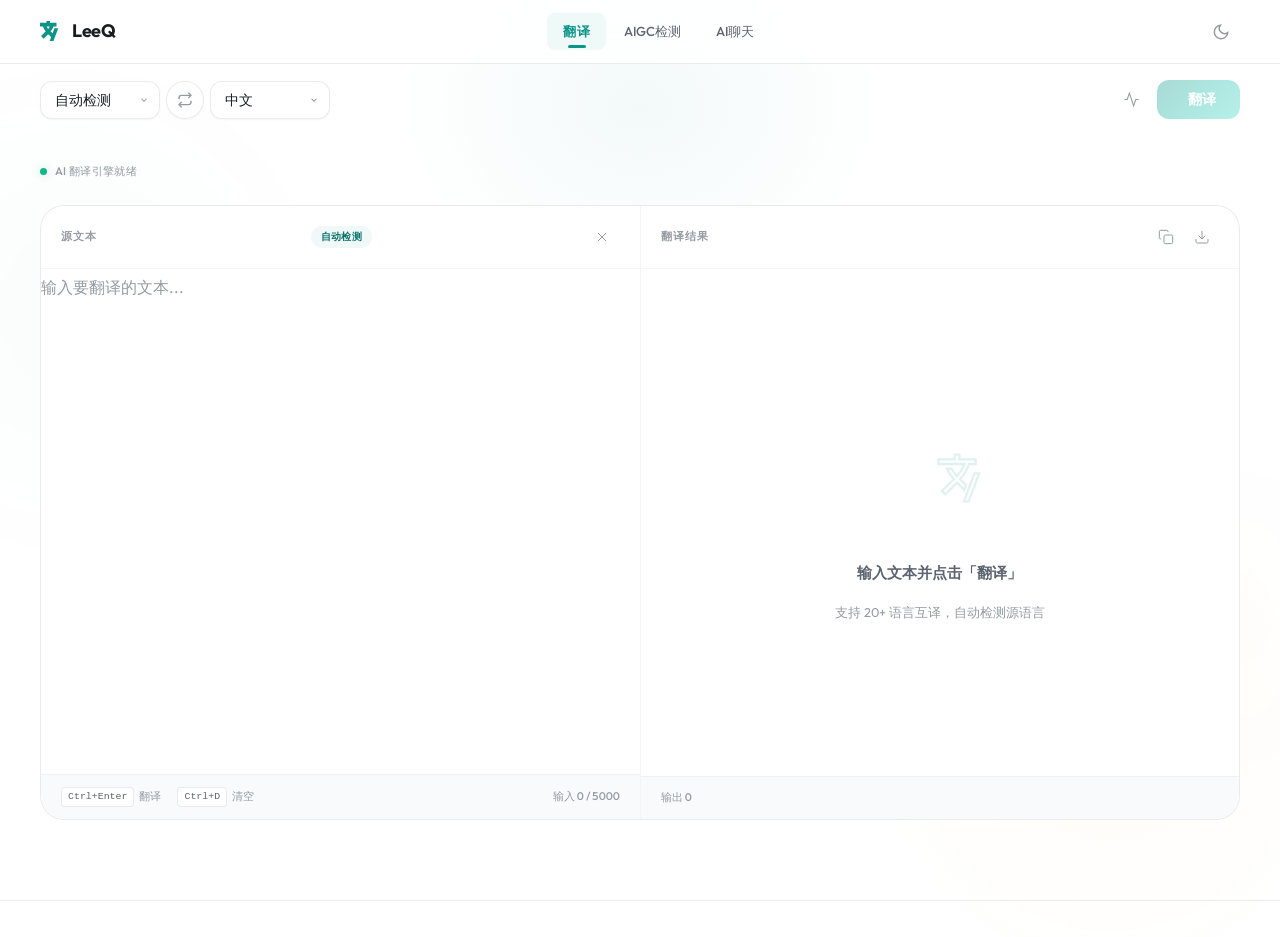
==== commit 69bb7937: "fix: unified panel layout to left-right in single container" ====
--- a/index.html
+++ b/index.html
@@ -125,9 +125,9 @@
         <span class="tw-workspace-status-text">AI 翻译引擎就绪</span>
       </div>
 
-      <!-- Unified Panel: source + result in one container -->
+      <!-- Unified Panel: source + result in one container (left-right) -->
       <div class="tw-panel-unified">
-        <!-- Source area -->
+        <!-- Source area (left) -->
         <div class="tw-uni-source">
           <div class="tw-uni-head">
             <span class="tw-uni-label">源文本</span>
@@ -139,17 +139,16 @@
             </div>
           </div>
           <textarea id="sourceText" class="tw-textarea" placeholder="输入要翻译的文本..." maxlength="10000" aria-label="源文本输入"></textarea>
-        </div>
-
-        <!-- Divider with actions -->
-        <div class="tw-uni-divider">
-          <div class="tw-uni-divider-left">
+          <div class="tw-uni-foot">
+            <div class="tw-shortcuts">
+              <span><kbd>Ctrl+Enter</kbd> 翻译</span>
+              <span><kbd>Ctrl+D</kbd> 清空</span>
+            </div>
             <span id="sourceCount" class="tw-count">输入 0 / 5000</span>
-            <span class="tw-shortcuts"><kbd>Ctrl+Enter</kbd> 翻译 <kbd>Ctrl+D</kbd> 清空</span>
-          </div>
-        </div>
-
-        <!-- Result area -->
+          </div>
+        </div>
+
+        <!-- Result area (right) -->
         <div class="tw-uni-result">
           <div class="tw-uni-head">
             <span class="tw-uni-label">翻译结果</span>
--- a/css/translate.css
+++ b/css/translate.css
@@ -176,11 +176,11 @@
 .tw-primary-btn:disabled { opacity: 0.35; cursor: not-allowed; box-shadow: none; }
 
 /* ================================================================
-   Unified Panel — Single container for source + result
+   Unified Panel — Single container, left-right layout
    ================================================================ */
 .tw-panel-unified {
   display: flex !important;
-  flex-direction: column !important;
+  flex-direction: row !important;
   border: 1px solid var(--color-border);
   border-radius: var(--tw-radius-panel);
   background: var(--color-surface);
@@ -208,11 +208,13 @@
   border-color: rgba(13, 148, 136, 0.15);
 }
 
-/* ---- Source area ---- */
+/* ---- Source area (left) ---- */
 .tw-uni-source {
   display: flex;
   flex-direction: column;
-  flex-shrink: 0;
+  flex: 1;
+  min-width: 0;
+  border-right: 1px solid var(--color-border-light);
   position: relative;
   z-index: 2;
 }
@@ -221,7 +223,7 @@
   display: flex;
   align-items: center;
   gap: 8px;
-  padding: 14px 24px;
+  padding: 14px 20px;
   border-bottom: 1px solid var(--color-border-light);
   flex-shrink: 0;
   position: relative;
@@ -248,55 +250,21 @@
   letter-spacing: 0.02em;
 }
 
-/* ---- Divider between source and result ---- */
-.tw-uni-divider {
-  display: flex;
-  align-items: center;
-  justify-content: space-between;
-  padding: 8px 24px;
-  border-top: 1px solid var(--color-border-light);
-  border-bottom: 1px solid var(--color-border-light);
-  background: var(--color-bg-alt);
-  flex-shrink: 0;
+/* ---- Result area (right) ---- */
+.tw-uni-result {
+  display: flex;
+  flex-direction: column;
+  flex: 1;
+  min-width: 0;
   position: relative;
   z-index: 2;
 }
 
-.tw-uni-divider-left {
-  display: flex;
-  align-items: center;
-  gap: 16px;
-  flex-wrap: wrap;
-}
-
-.tw-uni-divider .tw-shortcuts {
-  display: flex;
-  gap: 12px;
-  flex-wrap: wrap;
-}
-.tw-uni-divider .tw-shortcuts span {
-  font-size: 0.68rem;
-  color: var(--color-text-muted);
-  display: flex;
-  align-items: center;
-  gap: 5px;
-}
-
-/* ---- Result area ---- */
-.tw-uni-result {
-  display: flex;
-  flex-direction: column;
-  flex: 1;
-  min-height: 200px;
-  position: relative;
-  z-index: 2;
-}
-
 .tw-uni-body {
   flex: 1;
   display: flex;
   flex-direction: column;
-  padding: 20px 24px;
+  padding: 20px 20px;
   min-height: 0;
   position: relative;
   z-index: 2;
@@ -307,7 +275,7 @@
   display: flex;
   align-items: center;
   justify-content: space-between;
-  padding: 12px 24px;
+  padding: 12px 20px;
   border-top: 1px solid var(--color-border-light);
   flex-shrink: 0;
   background: var(--color-bg-alt);
@@ -510,11 +478,12 @@
   .tw-lang-group { justify-content: center; }
   .tw-action-group { justify-content: center; }
 
-  .tw-panel-unified { min-height: 400px; }
+  .tw-panel-unified { flex-direction: column !important; min-height: 400px; }
+  .tw-uni-source { border-right: none; border-bottom: 1px solid var(--color-border-light); }
   .tw-textarea { min-height: 160px; }
   .tw-uni-result { min-height: 160px; }
 
-  .tw-uni-divider .tw-shortcuts { display: none; }
+  .tw-shortcuts { display: none; }
 }
 
 /* ================================================================
@@ -531,7 +500,6 @@
   .tw-uni-head { padding: 12px 16px; }
   .tw-uni-body { padding: 14px 16px; }
   .tw-uni-foot { padding: 10px 16px; }
-  .tw-uni-divider { padding: 6px 16px; }
   .tw-textarea { font-size: 0.9rem; min-height: 140px; }
   .tw-result { font-size: 0.9rem; }
 }
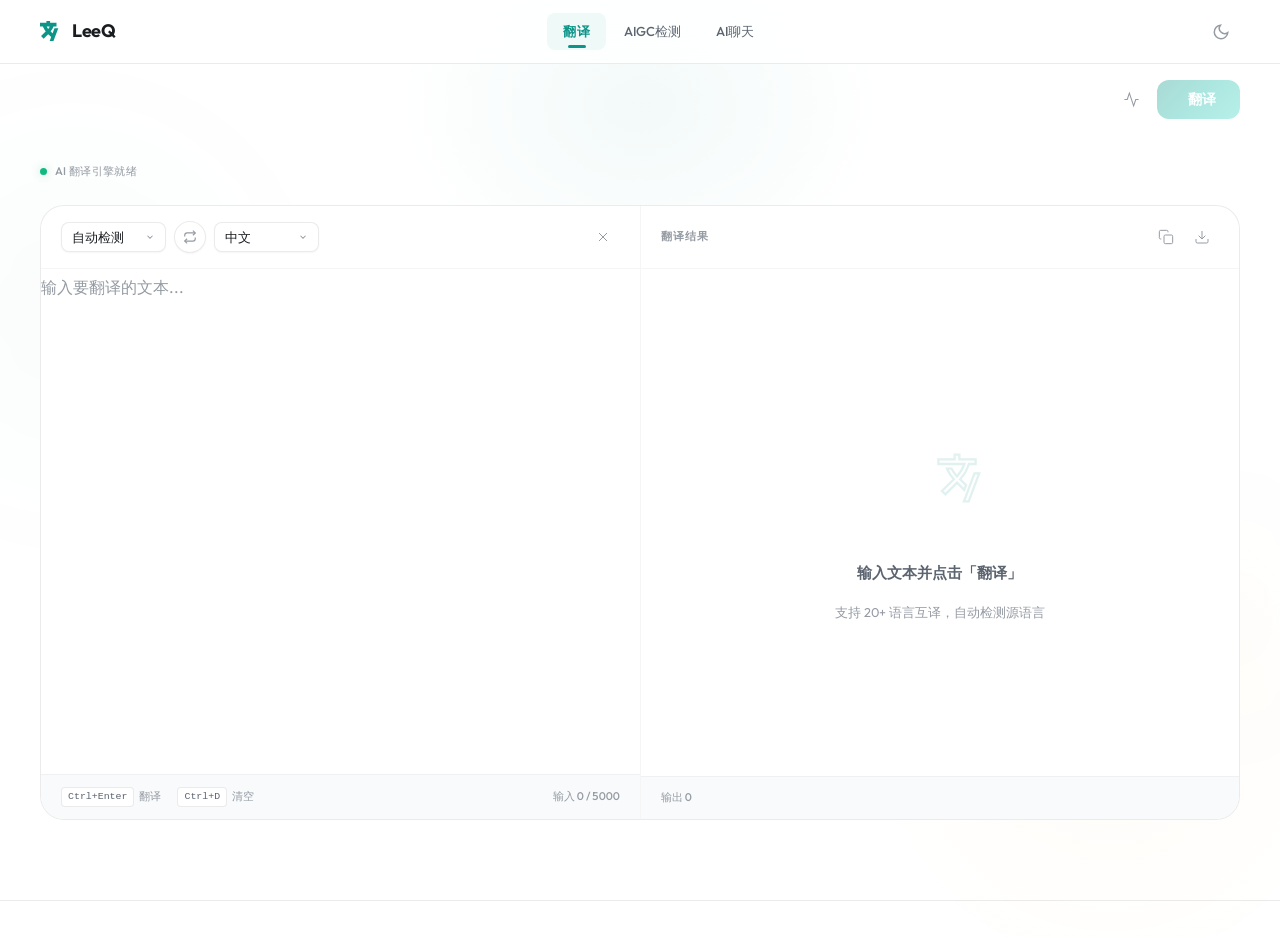
==== commit ae2adc7e: "feat: move language selectors to source panel header" ====
--- a/index.html
+++ b/index.html
@@ -88,26 +88,8 @@
   <main class="translate-main" id="translator">
     <!-- ===== Translate Workspace ===== -->
     <div class="tw-workspace stagger-item">
-      <!-- Top bar: language + toolbar, integrated -->
+      <!-- Top bar: toolbar only -->
       <div class="tw-top-bar">
-        <div class="tw-lang-group">
-          <select id="sourceLang" class="tw-lang-select" aria-label="源语言">
-            <option value="auto" selected>自动检测</option>
-            <option value="zh">中文</option>
-            <option value="en">English</option>
-            <option value="ja">日本語</option>
-            <option value="ko">한국어</option>
-          </select>
-          <button class="tw-swap-btn" id="swapLangBtn" aria-label="交换语言" type="button">
-            <svg viewBox="0 0 24 24" fill="none" stroke="currentColor" stroke-width="2" aria-hidden="true"><polyline points="17 1 21 5 17 9"/><path d="M3 11V9a4 4 0 0 1 4-4h14"/><polyline points="7 23 3 19 7 15"/><path d="M21 13v2a4 4 0 0 1-4 4H3"/></svg>
-          </button>
-          <select id="targetLang" class="tw-lang-select" aria-label="目标语言">
-            <option value="zh" selected>中文</option>
-            <option value="en">English</option>
-            <option value="ja">日本語</option>
-            <option value="ko">한국어</option>
-          </select>
-        </div>
         <div class="tw-action-group">
           <button class="tw-tool-btn" id="realtimeBtn" aria-label="实时翻译" type="button">
             <svg viewBox="0 0 24 24" fill="none" stroke="currentColor" stroke-width="1.5" aria-hidden="true"><polyline points="22 12 18 12 15 21 9 3 6 12 2 12"/></svg>
@@ -130,8 +112,23 @@
         <!-- Source area (left) -->
         <div class="tw-uni-source">
           <div class="tw-uni-head">
-            <span class="tw-uni-label">源文本</span>
-            <span class="tw-uni-badge" id="sourceBadge">自动检测</span>
+            <select id="sourceLang" class="tw-lang-select tw-lang-select-sm" aria-label="源语言">
+              <option value="auto" selected>自动检测</option>
+              <option value="zh">中文</option>
+              <option value="en">English</option>
+              <option value="ja">日本語</option>
+              <option value="ko">한국어</option>
+            </select>
+            <button class="tw-swap-btn" id="swapLangBtn" aria-label="交换语言" type="button">
+              <svg viewBox="0 0 24 24" fill="none" stroke="currentColor" stroke-width="2" aria-hidden="true"><polyline points="17 1 21 5 17 9"/><path d="M3 11V9a4 4 0 0 1 4-4h14"/><polyline points="7 23 3 19 7 15"/><path d="M21 13v2a4 4 0 0 1-4 4H3"/></svg>
+            </button>
+            <select id="targetLang" class="tw-lang-select tw-lang-select-sm" aria-label="目标语言">
+              <option value="zh" selected>中文</option>
+              <option value="en">English</option>
+              <option value="ja">日本語</option>
+              <option value="ko">한국어</option>
+            </select>
+            <span class="tw-uni-badge" id="sourceBadge" style="display:none"></span>
             <div class="tw-result-acts">
               <button class="tw-icon-btn" id="clearBtn" title="清空" aria-label="清空" type="button">
                 <svg viewBox="0 0 24 24" fill="none" stroke="currentColor" stroke-width="1.5" aria-hidden="true"><line x1="18" y1="6" x2="6" y2="18"/><line x1="6" y1="6" x2="18" y2="18"/></svg>
--- a/css/translate.css
+++ b/css/translate.css
@@ -42,7 +42,7 @@
 .tw-top-bar {
   display: flex;
   align-items: center;
-  justify-content: space-between;
+  justify-content: flex-end;
   flex-wrap: wrap;
   gap: 0.75rem;
   padding: 1rem 0;
@@ -98,12 +98,19 @@
 .tw-lang-select:focus { border-color: var(--color-primary); box-shadow: 0 0 0 3px var(--color-primary-bg); }
 .tw-lang-select option { background: var(--color-surface); color: var(--color-text); }
 
+/* Compact lang select for in-header usage */
+.tw-lang-select-sm {
+  padding: 6px 28px 6px 10px;
+  font-size: 0.8rem;
+  border-radius: var(--radius-sm);
+}
+
 .tw-swap-btn {
   display: flex;
   align-items: center;
   justify-content: center;
-  width: 38px;
-  height: 38px;
+  width: 32px;
+  height: 32px;
   border: 1px solid var(--color-border);
   border-radius: 50%;
   background: var(--color-surface);
@@ -111,6 +118,7 @@
   cursor: pointer;
   transition: all var(--transition-spring);
   box-shadow: var(--shadow-xs);
+  flex-shrink: 0;
 }
 .tw-swap-btn:hover {
   color: var(--color-primary);
@@ -119,7 +127,7 @@
   background: var(--color-primary-bg);
 }
 .tw-swap-btn:active { transform: rotate(180deg) scale(0.9); }
-.tw-swap-btn svg { width: 16px; height: 16px; }
+.tw-swap-btn svg { width: 14px; height: 14px; }
 
 .tw-action-group {
   display: flex;
@@ -475,7 +483,6 @@
   .translate-main { padding: 0 20px 40px; }
 
   .tw-top-bar { flex-direction: column; align-items: stretch; }
-  .tw-lang-group { justify-content: center; }
   .tw-action-group { justify-content: center; }
 
   .tw-panel-unified { flex-direction: column !important; min-height: 400px; }
@@ -510,8 +517,7 @@
 @media (max-width: 360px) {
   .translate-main { padding: 0 10px 16px; }
 
-  .tw-lang-group { flex-wrap: wrap; justify-content: center; }
-  .tw-lang-select { min-width: 80px; font-size: 0.75rem; }
+  .tw-lang-select-sm { min-width: 72px; font-size: 0.75rem; }
 }
 
 /* ================================================================
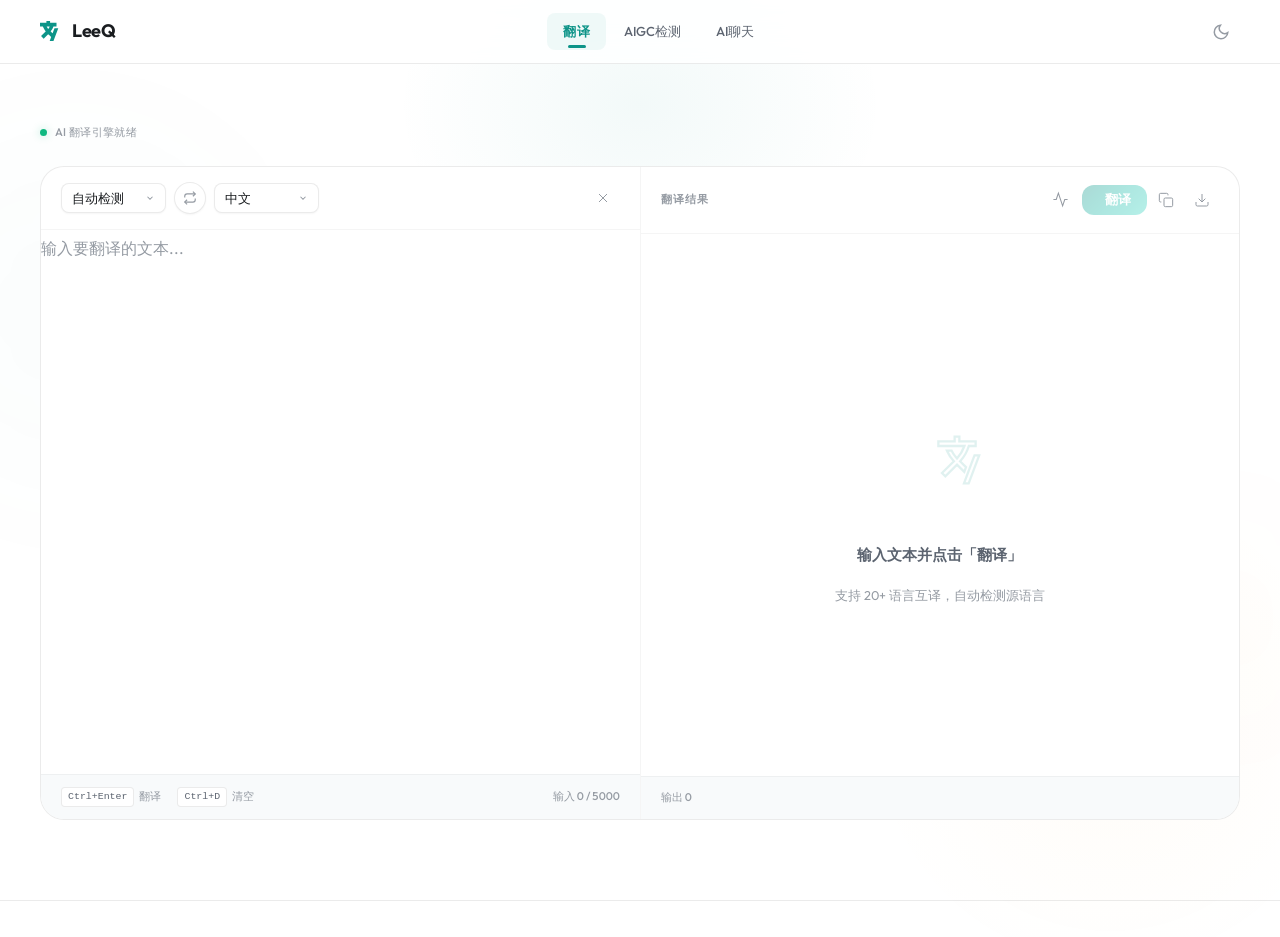
==== commit 624dd8b8: "feat: move translate btn to result panel header, fix lang options duplicate" ====
--- a/index.html
+++ b/index.html
@@ -88,18 +88,8 @@
   <main class="translate-main" id="translator">
     <!-- ===== Translate Workspace ===== -->
     <div class="tw-workspace stagger-item">
-      <!-- Top bar: toolbar only -->
-      <div class="tw-top-bar">
-        <div class="tw-action-group">
-          <button class="tw-tool-btn" id="realtimeBtn" aria-label="实时翻译" type="button">
-            <svg viewBox="0 0 24 24" fill="none" stroke="currentColor" stroke-width="1.5" aria-hidden="true"><polyline points="22 12 18 12 15 21 9 3 6 12 2 12"/></svg>
-          </button>
-          <button id="translateBtn" class="tw-primary-btn" disabled aria-disabled="true">
-            <svg viewBox="0 0 24 24" fill="none" stroke="currentColor" stroke-width="1.5" aria-hidden="true"><path d="M12.87 15.07l-2.54-2.51.03-.03A17.52 17.52 0 0 0 14.07 6H17V4h-7V2H8v2H1v2h11.17C11.5 7.92 10.44 9.75 9 11.35 8.07 10.32 7.3 9.19 6.69 8h-2c.73 1.63 1.73 3.17 2.98 4.56l-5.09 5.02L4 19l5-5 3.11 3.11.76-2.04zM18.5 10h-2L12 22h2l4.5-12z"/></svg>
-            <span>翻译</span>
-          </button>
-        </div>
-      </div>
+      <!-- Top bar: empty spacer -->
+      <div class="tw-top-bar"></div>
 
       <!-- Live status indicator -->
       <div class="tw-workspace-status">
@@ -150,6 +140,13 @@
           <div class="tw-uni-head">
             <span class="tw-uni-label">翻译结果</span>
             <div class="tw-result-acts">
+              <button class="tw-tool-btn" id="realtimeBtn" aria-label="实时翻译" type="button">
+                <svg viewBox="0 0 24 24" fill="none" stroke="currentColor" stroke-width="1.5" aria-hidden="true"><polyline points="22 12 18 12 15 21 9 3 6 12 2 12"/></svg>
+              </button>
+              <button id="translateBtn" class="tw-primary-btn tw-primary-btn-sm" disabled aria-disabled="true">
+                <svg viewBox="0 0 24 24" fill="none" stroke="currentColor" stroke-width="1.5" aria-hidden="true"><path d="M12.87 15.07l-2.54-2.51.03-.03A17.52 17.52 0 0 0 14.07 6H17V4h-7V2H8v2H1v2h11.17C11.5 7.92 10.44 9.75 9 11.35 8.07 10.32 7.3 9.19 6.69 8h-2c.73 1.63 1.73 3.17 2.98 4.56l-5.09 5.02L4 19l5-5 3.11 3.11.76-2.04zM18.5 10h-2L12 22h2l4.5-12z"/></svg>
+                <span>翻译</span>
+              </button>
               <button class="tw-icon-btn" id="copyBtn" title="复制" aria-label="复制" type="button">
                 <svg viewBox="0 0 24 24" fill="none" stroke="currentColor" stroke-width="1.5" aria-hidden="true"><rect x="9" y="9" width="13" height="13" rx="2"/><path d="M5 15H4a2 2 0 0 1-2-2V4a2 2 0 0 1 2-2h9a2 2 0 0 1 2 2v1"/></svg>
               </button>
--- a/css/translate.css
+++ b/css/translate.css
@@ -183,6 +183,11 @@
 .tw-primary-btn:active:not(:disabled) { transform: scale(0.96); }
 .tw-primary-btn:disabled { opacity: 0.35; cursor: not-allowed; box-shadow: none; }
 
+.tw-primary-btn-sm {
+  padding: 6px 16px;
+  font-size: 0.8rem;
+}
+
 /* ================================================================
    Unified Panel — Single container, left-right layout
    ================================================================ */
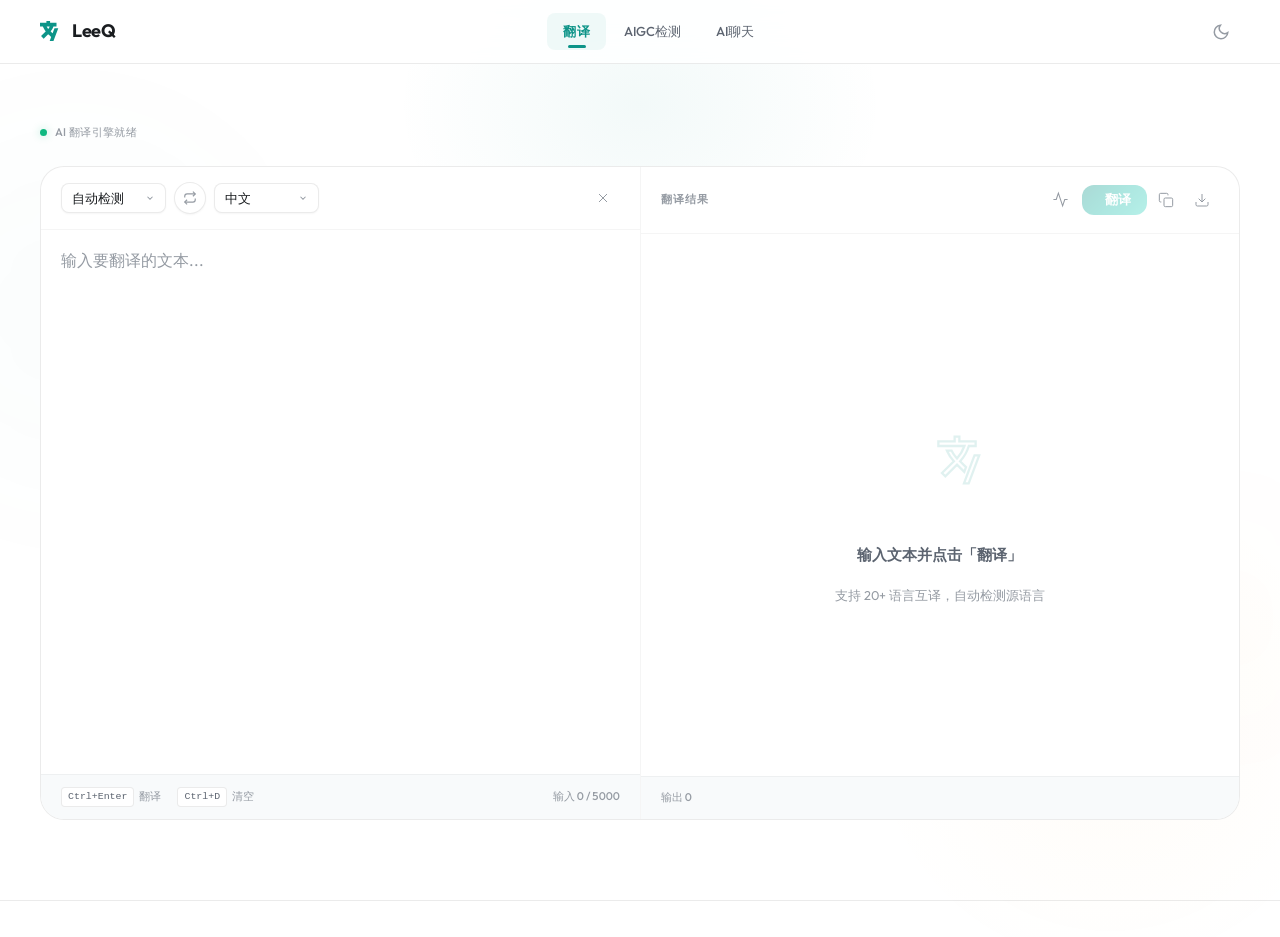
==== commit 54de3460: "update: multiple files" ====
--- a/index.html
+++ b/index.html
@@ -125,7 +125,7 @@
               </button>
             </div>
           </div>
-          <textarea id="sourceText" class="tw-textarea" placeholder="输入要翻译的文本..." maxlength="10000" aria-label="源文本输入"></textarea>
+          <textarea id="sourceText" class="tw-textarea" placeholder="输入要翻译的文本..." maxlength="5000" aria-label="源文本输入"></textarea>
           <div class="tw-uni-foot">
             <div class="tw-shortcuts">
               <span><kbd>Ctrl+Enter</kbd> 翻译</span>
@@ -163,19 +163,13 @@
               <p class="tw-empty-text">输入文本并点击「翻译」</p>
               <p class="tw-empty-hint">支持 20+ 语言互译，自动检测源语言</p>
             </div>
-            <!-- Skeleton loader (shown during translation) -->
-            <div id="resultSkeleton" class="tw-skeleton is-hidden">
-              <div class="tw-skel-line" style="width:92%"></div>
-              <div class="tw-skel-line" style="width:78%"></div>
-              <div class="tw-skel-line" style="width:85%"></div>
-              <div class="tw-skel-line" style="width:45%"></div>
-            </div>
           </div>
           <div class="tw-uni-foot">
             <span id="resultCount" class="tw-count">输出 0</span>
           </div>
         </div>
       </div>
+    </div>
 
   </main>
 
@@ -206,20 +200,6 @@
       }
     })();
 
-    // Swap language button
-    (function(){
-      var swapBtn=document.getElementById('swapLangBtn');
-      if(!swapBtn) return;
-      swapBtn.addEventListener('click',function(){
-        var src=document.getElementById('sourceLang');
-        var tgt=document.getElementById('targetLang');
-        if(!src||!tgt) return;
-        var tmp=src.value; src.value=tgt.value; tgt.value=tmp;
-        src.dispatchEvent(new Event('change'));
-        tgt.dispatchEvent(new Event('change'));
-      });
-    })();
-
     // Navbar scroll shadow
     (function(){
       var navbar=document.querySelector('.navbar');
--- a/css/translate.css
+++ b/css/translate.css
@@ -323,7 +323,7 @@
 .tw-textarea {
   flex: 1;
   width: 100%;
-  padding: 4px 0;
+  padding: 16px 20px;
   background: transparent;
   border: none;
   outline: none !important;
@@ -333,6 +333,7 @@
   font-family: var(--font-sans);
   resize: none;
   min-height: 320px;
+  box-sizing: border-box;
 }
 .tw-textarea:focus { outline: none !important; }
 .tw-textarea::placeholder { color: var(--color-text-muted); }
@@ -469,6 +470,47 @@
 }
 
 /* ================================================================
+   Export Menu
+   ================================================================ */
+.export-menu {
+  position: fixed;
+  min-width: 180px;
+  background: var(--color-surface);
+  border: 1px solid var(--color-border);
+  border-radius: 12px;
+  box-shadow: 0 8px 30px rgba(0, 0, 0, 0.12);
+  padding: 6px;
+  z-index: 1000;
+  animation: exportMenuIn 0.15s ease-out;
+}
+
+@keyframes exportMenuIn {
+  from { opacity: 0; transform: translateY(-4px); }
+  to { opacity: 1; transform: translateY(0); }
+}
+
+.export-item {
+  display: flex;
+  align-items: center;
+  width: 100%;
+  padding: 10px 14px;
+  border: none;
+  border-radius: 8px;
+  background: transparent;
+  color: var(--color-text-secondary);
+  font-size: 0.85rem;
+  font-family: var(--font-sans);
+  cursor: pointer;
+  transition: all 0.15s ease;
+  text-align: left;
+}
+
+.export-item:hover {
+  background: var(--color-primary-bg);
+  color: var(--color-primary);
+}
+
+/* ================================================================
    Entry Animations
    ================================================================ */
 .tw-panel-unified {
